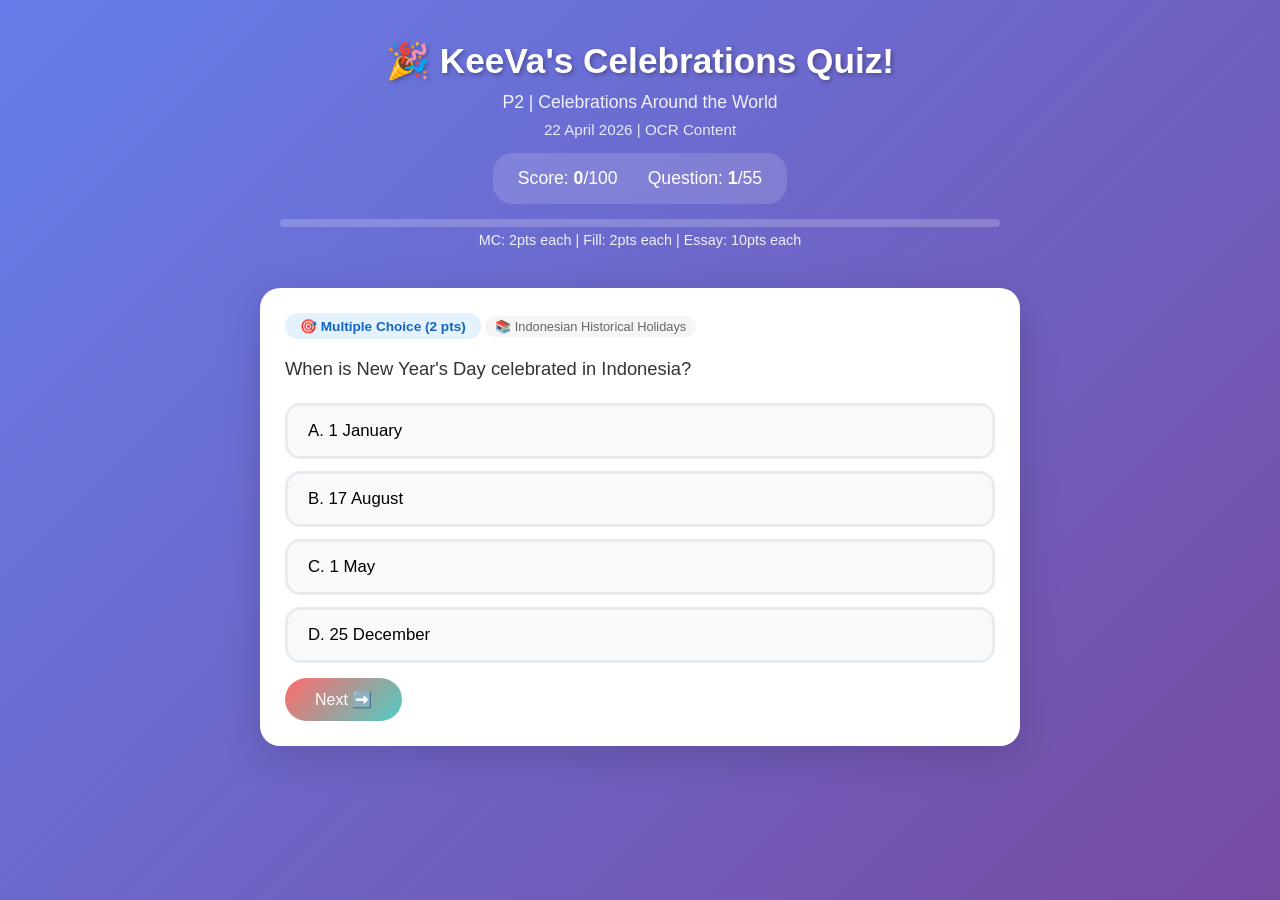
==== quiz.html @ d973eb1f "Rename index.html to quiz.html" ====
<!DOCTYPE html>
<html lang="en">
<head>
    <meta charset="UTF-8">
    <meta name="viewport" content="width=device-width, initial-scale=1.0">
    <title>KeeVa's Quiz - Celebrations & Holidays P2</title>
    <style>
        * { margin: 0; padding: 0; box-sizing: border-box; }
        body { font-family: -apple-system, BlinkMacSystemFont, 'Segoe UI', Roboto, sans-serif; background: linear-gradient(135deg, #667eea 0%, #764ba2 100%); min-height: 100vh; }
        .container { max-width: 800px; margin: 0 auto; padding: 20px; }
        header { text-align: center; color: white; padding: 20px; }
        header h1 { font-size: 2.2em; text-shadow: 2px 2px 4px rgba(0,0,0,0.3); margin-bottom: 10px; }
        header .subtitle { font-size: 1.1em; opacity: 0.9; }
        header .info { font-size: 0.95em; opacity: 0.85; margin-top: 8px; }
        .score-board { background: rgba(255,255,255,0.15); border-radius: 20px; padding: 15px 25px; margin-top: 15px; display: inline-flex; gap: 30px; font-size: 1.1em; backdrop-filter: blur(10px); }
        .card { background: white; border-radius: 20px; padding: 25px; margin: 20px 0; box-shadow: 0 10px 40px rgba(0,0,0,0.15); }
        .section-label { display: inline-block; padding: 5px 15px; border-radius: 20px; font-size: 0.85em; font-weight: 600; margin-bottom: 15px; }
        .section-mc { background: #e3f2fd; color: #1565c0; }
        .section-fill { background: #fff3e0; color: #e65100; }
        .section-essay { background: #f3e5f5; color: #7b1fa2; }
        .unit-label { display: inline-block; padding: 3px 10px; background: #f5f5f5; color: #666; border-radius: 10px; font-size: 0.8em; margin-bottom: 15px; }
        .question { font-size: 1.15em; color: #333; margin-bottom: 20px; line-height: 1.6; white-space: pre-line; }
        .options { display: flex; flex-direction: column; gap: 12px; }
        .option { background: #f8f9fa; border: 3px solid #e9ecef; border-radius: 15px; padding: 15px 20px; cursor: pointer; transition: all 0.3s; font-size: 1.05em; }
        .option:hover { background: #e3f2fd; border-color: #2196f3; transform: translateX(5px); }
        .option.correct { background: #c8e6c9; border-color: #4caf50; }
        .option.wrong { background: #ffcdd2; border-color: #f44336; animation: shake 0.5s; }
        .option.disabled { pointer-events: none; }
        @keyframes shake { 0%,100%{transform:translateX(0)} 25%{transform:translateX(-10px)} 75%{transform:translateX(10px)} }
        .fill-blank { display: flex; gap: 10px; flex-wrap: wrap; align-items: center; }
        .fill-blank input { flex: 1; min-width: 200px; padding: 15px; border: 3px solid #e9ecef; border-radius: 15px; font-size: 1.1em; }
        .fill-blank input:focus { outline: none; border-color: #ff9800; }
        .essay textarea { width: 100%; min-height: 120px; padding: 15px; border: 3px solid #e9ecef; border-radius: 15px; font-size: 1.1em; resize: vertical; font-family: inherit; }
        .btn { background: linear-gradient(135deg, #667eea, #764ba2); color: white; border: none; padding: 15px 40px; border-radius: 30px; font-size: 1.1em; cursor: pointer; margin-top: 20px; transition: transform 0.3s, box-shadow 0.3s; }
        .btn:hover { transform: scale(1.05); box-shadow: 0 5px 20px rgba(102,126,234,0.4); }
        .btn:disabled { opacity: 0.5; cursor: not-allowed; transform: none; }
        .hidden { display: none; }
        #results { text-align: center; color: white; padding: 40px 20px; }
        #results h2 { font-size: 2.5em; margin-bottom: 20px; }
        .final-score { font-size: 3em; font-weight: bold; margin: 20px 0; }
        .pass-status { font-size: 1.5em; padding: 10px 30px; border-radius: 30px; display: inline-block; margin: 20px 0; }
        .pass { background: #4caf50; }
        .fail { background: #f44336; }
        .review-item { background: white; border-radius: 15px; padding: 20px; margin: 15px 0; text-align: left; color: #333; }
        .review-item h4 { margin-bottom: 10px; color: #667eea; }
        .review-item.correct-review { border-left: 5px solid #4caf50; }
        .review-item.wrong-review { border-left: 5px solid #f44336; }
        .user-answer, .correct-answer { margin: 5px 0; padding: 8px 12px; border-radius: 8px; }
        .user-answer { background: #fff3e0; }
        .correct-answer { background: #e8f5e9; }
        .confetti { position: fixed; top: -10px; width: 10px; height: 10px; border-radius: 50%; animation: fall 3s linear forwards; pointer-events: none; z-index: 1000; }
        @keyframes fall { to { transform: translateY(100vh); opacity: 0; } }
        .progress-bar { background: rgba(255,255,255,0.2); border-radius: 10px; height: 8px; margin-top: 15px; overflow: hidden; }
        .progress-fill { background: white; height: 100%; border-radius: 10px; transition: width 0.3s; }
        .q-num { color: rgba(255,255,255,0.8); font-size: 0.95em; margin-top: 5px; }
        .next-btn { background: linear-gradient(135deg, #ff6b6b, #4ecdc4); color: white; border: none; padding: 12px 30px; border-radius: 25px; font-size: 1em; cursor: pointer; margin-top: 15px; }
        .submit-quiz-btn { background: linear-gradient(135deg, #4caf50, #2e7d32); color: white; border: none; padding: 18px 50px; border-radius: 30px; font-size: 1.2em; cursor: pointer; margin-top: 30px; }
        .points-info { font-size: 0.9em; opacity: 0.9; margin-top: 5px; }
    </style>
</head>
<body>
    <div class="container">
        <header>
            <h1>🎉 KeeVa's Celebrations Quiz!</h1>
            <p class="subtitle">P2 | Celebrations Around the World</p>
            <p class="info">22 April 2026 | OCR Content</p>
            <div class="score-board">
                <span>Score: <strong id="score">0</strong>/100</span>
                <span>Question: <strong id="q-num">1</strong>/55</span>
            </div>
            <div class="progress-bar"><div class="progress-fill" id="progress" style="width:0%"></div></div>
            <p class="points-info">MC: 2pts each | Fill: 2pts each | Essay: 10pts each</p>
        </header>
        <main id="quiz-container"></main>
        <div id="results" class="hidden"></div>
    </div>

    <script>
    let quizData = null;
    let state = {
        score: 0,
        currentQ: 0,
        answers: [],
        answered: new Set()
    };
    
    async function loadQuizData() {
        try {
            const response = await fetch('quiz_data.json');
            quizData = await response.json();
            renderQuestion();
        } catch (error) {
            console.error('Failed to load quiz data:', error);
            document.getElementById('quiz-container').innerHTML = '<p style="color:white;text-align:center;">Error loading quiz data. Please refresh.</p>';
        }
    }
    
    function getPointsForType(type) {
        if (type === 'mc') return 2;
        if (type === 'fill') return 2;
        if (type === 'essay') return 10;
        return 2;
    }
    
    function renderQuestion() {
        if (!quizData) return;
        const q = quizData.questions[state.currentQ];
        const container = document.getElementById('quiz-container');
        const total = quizData.questions.length;
        const progress = ((state.currentQ) / total) * 100;
        
        document.getElementById('q-num').textContent = state.currentQ + 1;
        document.getElementById('progress').style.width = progress + '%';
        
        let sectionClass = q.type === 'mc' ? 'section-mc' : q.type === 'fill' ? 'section-fill' : 'section-essay';
        let sectionLabel = q.type === 'mc' ? '🎯 Multiple Choice' : q.type === 'fill' ? '📝 Fill in the Blank' : '✍️ Essay';
        let points = getPointsForType(q.type);
        
        let html = `<div class="card">
            <span class="section-label ${sectionClass}">${sectionLabel} (${points} pts)</span>
            ${q.unit ? `<span class="unit-label">📚 ${q.unit}</span>` : ''}
            <div class="question">${q.q}</div>`;
        
        if (q.type === 'mc') {
            html += `<div class="options">`;
            const letters = ['A', 'B', 'C', 'D'];
            q.options.forEach((opt, i) => {
                html += `<div class="option" onclick="selectMC(this, ${i})">${letters[i]}. ${opt}</div>`;
            });
            html += `</div><button class="next-btn" id="nextBtn" onclick="nextQ()" disabled>Next ➡️</button>`;
        } else if (q.type === 'fill') {
            html += `<div class="fill-blank"><input type="text" id="fillInput" placeholder="Type your answer..." onkeypress="if(event.key==='Enter')checkFill()"></div>`;
            html += `<button class="next-btn" onclick="checkFill()">Check ✅</button>`;
        } else if (q.type === 'essay') {
            html += `<div class="essay"><textarea id="essayInput" placeholder="Write your answer here..."></textarea></div>`;
            html += `<button class="next-btn" onclick="nextQ()">Next ➡️</button>`;
        }
        
        html += `</div>`;
        container.innerHTML = html;
        
        // Show submit button on last question
        if (state.currentQ === total - 1) {
            const card = container.querySelector('.card');
            const submitBtn = document.createElement('button');
            submitBtn.className = 'submit-quiz-btn';
            submitBtn.textContent = '📊 Submit Quiz';
            submitBtn.onclick = showResults;
            card.appendChild(submitBtn);
        }
    }
    
    function selectMC(el, idx) {
        const q = quizData.questions[state.currentQ];
        document.querySelectorAll('.option').forEach(o => { o.classList.add('disabled'); o.onclick = null; });
        state.answers[state.currentQ] = idx;
        state.answered.add(state.currentQ);
        
        if (idx === q.answer) {
            el.classList.add('correct');
            state.score += 2;
            document.getElementById('score').textContent = state.score;
            createConfetti();
        } else {
            el.classList.add('wrong');
            document.querySelectorAll('.option')[q.answer].classList.add('correct');
        }
        document.getElementById('nextBtn').disabled = false;
    }
    
    function checkFill() {
        const input = document.getElementById('fillInput');
        const q = quizData.questions[state.currentQ];
        const userAns = input.value.trim().toLowerCase();
        const correct = q.answer.toLowerCase();
        
        state.answers[state.currentQ] = input.value;
        state.answered.add(state.currentQ);
        input.disabled = true;
        
        if (userAns === correct) {
            state.score += 2;
            document.getElementById('score').textContent = state.score;
            input.style.borderColor = '#4caf50';
            createConfetti();
        } else {
            input.style.borderColor = '#f44336';
        }
        
        const card = input.parentElement.parentElement;
        const correctDiv = document.createElement('div');
        correctDiv.style.cssText = 'margin-top:10px;padding:10px;background:#e8f5e9;border-radius:10px;color:#2e7d32';
        correctDiv.textContent = 'Correct answer: ' + q.answer;
        card.appendChild(correctDiv);
        
        setTimeout(nextQ, 2000);
    }
    
    function nextQ() {
        state.currentQ++;
        if (state.currentQ < quizData.questions.length) {
            renderQuestion();
        } else {
            showResults();
        }
    }
    
    function createConfetti() {
        const colors = ['#ff6b6b', '#4ecdc4', '#ffe66d', '#95e1d3', '#f38181', '#aa96da'];
        for (let i = 0; i < 30; i++) {
            setTimeout(() => {
                const confetti = document.createElement('div');
                confetti.className = 'confetti';
                confetti.style.left = Math.random() * 100 + 'vw';
                confetti.style.background = colors[Math.floor(Math.random() * colors.length)];
                confetti.style.animationDuration = (2 + Math.random() * 2) + 's';
                document.body.appendChild(confetti);
                setTimeout(() => confetti.remove(), 4000);
            }, i * 30);
        }
    }
    
    function showResults() {
        document.getElementById('quiz-container').innerHTML = '';
        const total = quizData.questions.length;
        const percentage = Math.round((state.score / 100) * 100);
        const passed = percentage >= quizData.passingScore;
        
        let html = `<div id="results"><h2>${passed ? '🎊 CONGRATULATIONS!' : '📚 Good Try!'}</h2>`;
        html += `<div class="final-score">${state.score}/100 (${percentage}%)</div>`;
        html += `<div class="pass-status ${passed ? 'pass' : 'fail'}">${passed ? '✅ PASSED! (≥70%)' : '❌ Not quite (≥70% to pass)'}</div>`;
        html += '<button class="btn" onclick="showReview()">📖 Review Answers</button>';
        html += '<button class="btn" style="margin-left:10px" onclick="restartQuiz()">🔄 Try Again</button>';
        
        html += '<div id="review-section" class="hidden" style="margin-top:40px;text-align:left">';
        html += '<h3 style="color:white;margin-bottom:20px">📝 Full Review</h3>';
        
        // MC Section
        const mcQuestions = quizData.questions.filter(q => q.type === 'mc');
        const fillQuestions = quizData.questions.filter(q => q.type === 'fill');
        const essayQuestions = quizData.questions.filter(q => q.type === 'essay');
        
        let mcIndex = 0;
        let fillIndex = 0;
        let essayIndex = 0;
        
        html += '<div style="background:white;border-radius:15px;padding:20px;margin:15px 0"><h4 style="color:#1565c0">🎯 Multiple Choice (30 questions, 2pts each)</h4>';
        quizData.questions.forEach((q, i) => {
            if (q.type !== 'mc') return;
            const isCorrect = state.answers[i] === q.answer;
            html += `<div class="review-item ${isCorrect ? 'correct-review' : 'wrong-review'}">
                <h4>${i + 1}. ${q.q.substring(0, 80)}${q.q.length > 80 ? '...' : ''}</h4>
                <div class="user-answer">Your answer: ${q.options[state.answers[i]] || 'Not answered'}</div>
                <div class="correct-answer">Correct: ${q.options[q.answer]}</div>
            </div>`;
            mcIndex++;
        });
        html += '</div>';
        
        html += '<div style="background:white;border-radius:15px;padding:20px;margin:15px 0"><h4 style="color:#e65100">📝 Fill in the Blank (20 questions, 2pts each)</h4>';
        quizData.questions.forEach((q, i) => {
            if (q.type !== 'fill') return;
            const userAns = state.answers[i] || 'Not answered';
            const isCorrect = (userAns.toString().toLowerCase().trim() === q.answer.toLowerCase().trim());
            html += `<div class="review-item ${isCorrect ? 'correct-review' : 'wrong-review'}">
                <h4>${i + 1}. ${q.q.substring(0, 80)}${q.q.length > 80 ? '...' : ''}</h4>
                <div class="user-answer">Your answer: ${userAns}</div>
                <div class="correct-answer">Correct: ${q.answer}</div>
            </div>`;
            fillIndex++;
        });
        html += '</div>';
        
        html += '<div style="background:white;border-radius:15px;padding:20px;margin:15px 0"><h4 style="color:#7b1fa2">✍️ Essay (5 questions, 10pts each)</h4>';
        quizData.questions.forEach((q, i) => {
            if (q.type !== 'essay') return;
            html += `<div class="review-item">
                <h4>${i + 1}. ${q.q.substring(0, 80)}${q.q.length > 80 ? '...' : ''}</h4>
                <div class="user-answer">Your answer:<br>${state.answers[i] || 'Not answered'}</div>
                <div class="correct-answer">Note: Essay answers are not auto-graded. Please review manually.</div>
            </div>`;
            essayIndex++;
        });
        html += '</div>';
        
        html += '</div></div>';
        
        document.getElementById('results').innerHTML = html;
        document.getElementById('results').classList.remove('hidden');
        
        if (passed) {
            setTimeout(() => createConfetti(), 500);
            setTimeout(() => createConfetti(), 1000);
        }
    }
    
    function showReview() {
        document.getElementById('review-section').classList.toggle('hidden');
    }
    
    function restartQuiz() {
        state = { score: 0, currentQ: 0, answers: [], answered: new Set() };
        document.getElementById('score').textContent = '0';
        document.getElementById('results').classList.add('hidden');
        document.getElementById('results').innerHTML = '';
        renderQuestion();
    }
    
    // Initialize quiz
    loadQuizData();
    </script>
</body>
</html>
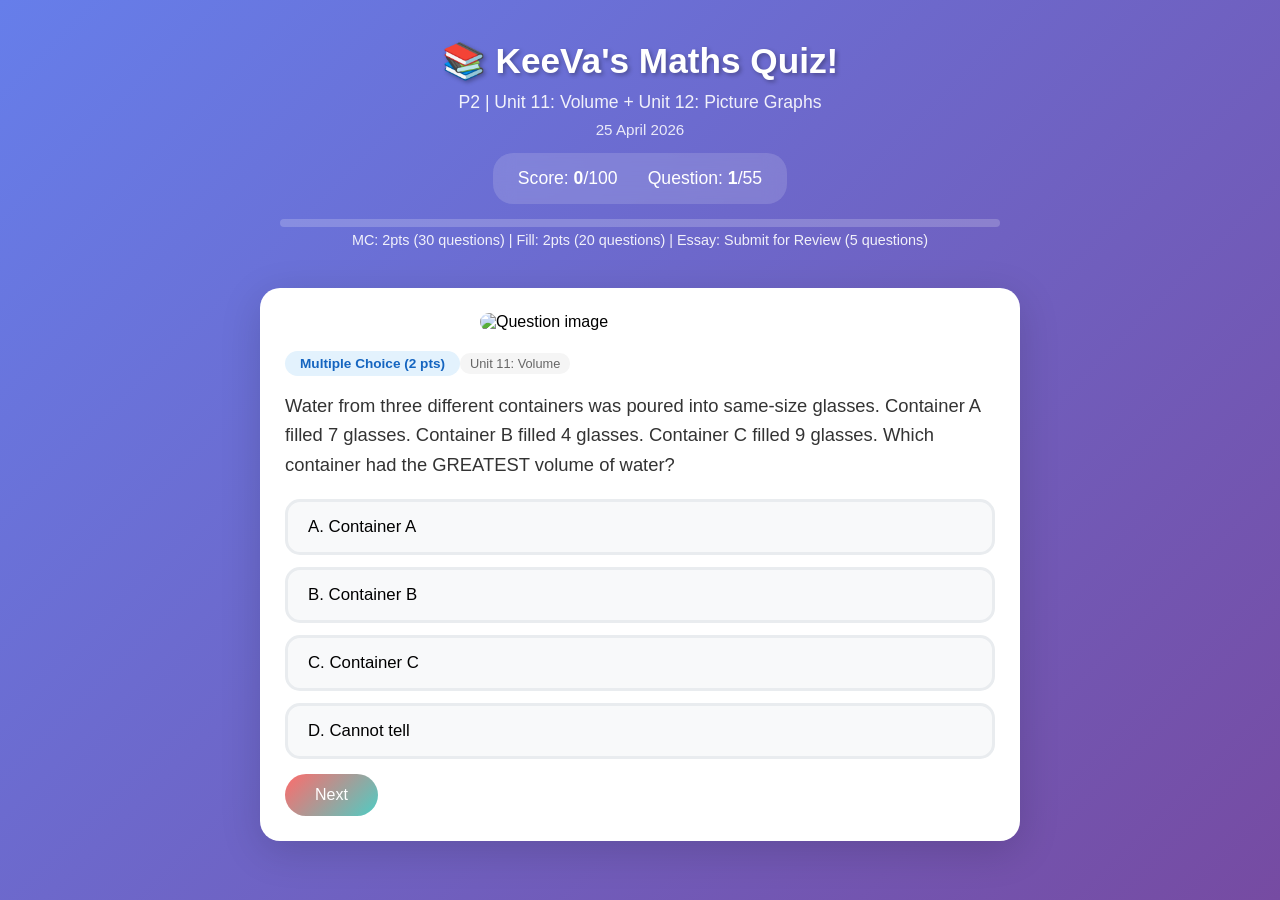
==== commit ea2611dd: "Update quiz: Volume + Picture Graphs, 25 April 2026" ====
--- a/quiz.html
+++ b/quiz.html
@@ -3,7 +3,7 @@
 <head>
     <meta charset="UTF-8">
     <meta name="viewport" content="width=device-width, initial-scale=1.0">
-    <title>KeeVa's Quiz - Celebrations & Holidays P2</title>
+    <title>KeeVa's Quiz - 25 April 2026</title>
     <style>
         * { margin: 0; padding: 0; box-sizing: border-box; }
         body { font-family: -apple-system, BlinkMacSystemFont, 'Segoe UI', Roboto, sans-serif; background: linear-gradient(135deg, #667eea 0%, #764ba2 100%); min-height: 100vh; }
@@ -13,13 +13,15 @@
         header .subtitle { font-size: 1.1em; opacity: 0.9; }
         header .info { font-size: 0.95em; opacity: 0.85; margin-top: 8px; }
         .score-board { background: rgba(255,255,255,0.15); border-radius: 20px; padding: 15px 25px; margin-top: 15px; display: inline-flex; gap: 30px; font-size: 1.1em; backdrop-filter: blur(10px); }
-        .card { background: white; border-radius: 20px; padding: 25px; margin: 20px 0; box-shadow: 0 10px 40px rgba(0,0,0,0.15); }
+        .card { background: white; border-radius: 20px; padding: 25px; margin: 20px 0; box-shadow: 0 10px 40px rgba(0,0,0,0.15); animation: slideIn 0.4s ease-out; }
+        @keyframes slideIn { from { opacity: 0; transform: translateX(30px); } to { opacity: 1; transform: translateX(0); } }
         .section-label { display: inline-block; padding: 5px 15px; border-radius: 20px; font-size: 0.85em; font-weight: 600; margin-bottom: 15px; }
         .section-mc { background: #e3f2fd; color: #1565c0; }
         .section-fill { background: #fff3e0; color: #e65100; }
         .section-essay { background: #f3e5f5; color: #7b1fa2; }
         .unit-label { display: inline-block; padding: 3px 10px; background: #f5f5f5; color: #666; border-radius: 10px; font-size: 0.8em; margin-bottom: 15px; }
-        .question { font-size: 1.15em; color: #333; margin-bottom: 20px; line-height: 1.6; white-space: pre-line; }
+        .question { font-size: 1.15em; color: #333; margin-bottom: 20px; line-height: 1.6; white-space: pre-wrap; }
+        .q-image { display: block; max-width: 320px; margin: 0 auto 20px auto; border-radius: 15px; }
         .options { display: flex; flex-direction: column; gap: 12px; }
         .option { background: #f8f9fa; border: 3px solid #e9ecef; border-radius: 15px; padding: 15px 20px; cursor: pointer; transition: all 0.3s; font-size: 1.05em; }
         .option:hover { background: #e3f2fd; border-color: #2196f3; transform: translateX(5px); }
@@ -27,8 +29,7 @@
         .option.wrong { background: #ffcdd2; border-color: #f44336; animation: shake 0.5s; }
         .option.disabled { pointer-events: none; }
         @keyframes shake { 0%,100%{transform:translateX(0)} 25%{transform:translateX(-10px)} 75%{transform:translateX(10px)} }
-        .fill-blank { display: flex; gap: 10px; flex-wrap: wrap; align-items: center; }
-        .fill-blank input { flex: 1; min-width: 200px; padding: 15px; border: 3px solid #e9ecef; border-radius: 15px; font-size: 1.1em; }
+        .fill-blank input { width: 100%; padding: 15px; border: 3px solid #e9ecef; border-radius: 15px; font-size: 1.1em; margin-bottom: 15px; }
         .fill-blank input:focus { outline: none; border-color: #ff9800; }
         .essay textarea { width: 100%; min-height: 120px; padding: 15px; border: 3px solid #e9ecef; border-radius: 15px; font-size: 1.1em; resize: vertical; font-family: inherit; }
         .btn { background: linear-gradient(135deg, #667eea, #764ba2); color: white; border: none; padding: 15px 40px; border-radius: 30px; font-size: 1.1em; cursor: pointer; margin-top: 20px; transition: transform 0.3s, box-shadow 0.3s; }
@@ -41,6 +42,7 @@
         .pass-status { font-size: 1.5em; padding: 10px 30px; border-radius: 30px; display: inline-block; margin: 20px 0; }
         .pass { background: #4caf50; }
         .fail { background: #f44336; }
+        .review-container { max-height: 60vh; overflow-y: auto; margin-top: 20px; padding: 10px; }
         .review-item { background: white; border-radius: 15px; padding: 20px; margin: 15px 0; text-align: left; color: #333; }
         .review-item h4 { margin-bottom: 10px; color: #667eea; }
         .review-item.correct-review { border-left: 5px solid #4caf50; }
@@ -56,27 +58,157 @@
         .next-btn { background: linear-gradient(135deg, #ff6b6b, #4ecdc4); color: white; border: none; padding: 12px 30px; border-radius: 25px; font-size: 1em; cursor: pointer; margin-top: 15px; }
         .submit-quiz-btn { background: linear-gradient(135deg, #4caf50, #2e7d32); color: white; border: none; padding: 18px 50px; border-radius: 30px; font-size: 1.2em; cursor: pointer; margin-top: 30px; }
         .points-info { font-size: 0.9em; opacity: 0.9; margin-top: 5px; }
+        .correct-feedback { margin-top: 10px; padding: 10px; background: #e8f5e9; border-radius: 10px; color: #2e7d32; }
+        .wrong-feedback { margin-top: 10px; padding: 10px; background: #ffebee; border-radius: 10px; color: #c62828; }
+        @media (max-width: 768px) {
+            .container { padding: 10px; }
+            header h1 { font-size: 1.6em; }
+            .card { padding: 15px; margin: 10px 0; }
+            .question { font-size: 1em; }
+            .score-board { flex-direction: column; gap: 10px; padding: 10px 15px; }
+        }
     </style>
 </head>
 <body>
     <div class="container">
         <header>
-            <h1>🎉 KeeVa's Celebrations Quiz!</h1>
-            <p class="subtitle">P2 | Celebrations Around the World</p>
-            <p class="info">22 April 2026 | OCR Content</p>
+            <h1>📚 KeeVa's Maths Quiz!</h1>
+            <p class="subtitle">P2 | Unit 11: Volume + Unit 12: Picture Graphs</p>
+            <p class="info">25 April 2026</p>
             <div class="score-board">
                 <span>Score: <strong id="score">0</strong>/100</span>
                 <span>Question: <strong id="q-num">1</strong>/55</span>
             </div>
             <div class="progress-bar"><div class="progress-fill" id="progress" style="width:0%"></div></div>
-            <p class="points-info">MC: 2pts each | Fill: 2pts each | Essay: 10pts each</p>
+            <p class="points-info">MC: 2pts (30 questions) | Fill: 2pts (20 questions) | Essay: Submit for Review (5 questions)</p>
         </header>
         <main id="quiz-container"></main>
         <div id="results" class="hidden"></div>
     </div>
 
     <script>
-    let quizData = null;
+    const quizData = {
+        title: "25 April 2026",
+        passingScore: 85,
+        questions: [
+            // ==================== MULTIPLE CHOICE (30 questions) ====================
+            // Q1 (MC, Volume, IMAGE)
+            { type: "mc", unit: "Unit 11: Volume", q: "Water from three different containers was poured into same-size glasses. Container A filled 7 glasses. Container B filled 4 glasses. Container C filled 9 glasses. Which container had the GREATEST volume of water?", options: ["Container A", "Container B", "Container C", "Cannot tell"], answer: 2, image: "https://storage.imagerouter.io/8e553e20-e148-4861-9169-656c435bd073.webp" },
+            // Q2 (MC)
+            { type: "mc", unit: "Unit 11: Volume", q: "What is volume measured in?", options: ["Grams", "Litres", "Metres", "Seconds"], answer: 1 },
+            // Q3 (MC)
+            { type: "mc", unit: "Unit 11: Volume", q: "Tank A has 5 units of water. Tank B has 3 units of water. Tank C has 8 units of water. Which tank has the SMALLEST volume?", options: ["Tank A", "Tank B", "Tank C", "Cannot tell"], answer: 1 },
+            // Q4 (MC)
+            { type: "mc", unit: "Unit 11: Volume", q: "Jar A contains 6 litres of water. Jar B contains 9 litres of water. Jar C contains 4 litres of water. Arrange the jars from GREATEST volume to SMALLEST volume.", options: ["A, B, C", "B, A, C", "C, B, A", "B, C, A"], answer: 1 },
+            // Q5 (MC)
+            { type: "mc", unit: "Unit 11: Volume", q: "Ben has a bottle with 4 litres of juice. Amy has a bottle with 6 litres of juice. How many more litres of juice does Amy have than Ben?", options: ["2L", "10L", "24L", "1L"], answer: 0 },
+            // Q6 (MC)
+            { type: "mc", unit: "Unit 11: Volume", q: "A petrol tank had 23 litres of petrol at first. Ms Aini pumped 26 litres of petrol into the tank. How much petrol was there in the tank altogether?", options: ["49L", "3L", "46L", "48L"], answer: 0 },
+            // Q7 (MC)
+            { type: "mc", unit: "Unit 11: Volume", q: "Kai drinks 3 litres of water every day. How many litres of water does he drink from Monday to Friday?", options: ["8L", "15L", "12L", "5L"], answer: 1 },
+            // Q8 (MC, IMAGE)
+            { type: "mc", unit: "Unit 11: Volume", q: "Look at the measuring jug shown. Each marking represents 1 litre. What volume of liquid is in the jug?", options: ["5L", "6L", "7L", "8L"], answer: 2, image: "https://storage.imagerouter.io/52558855-5aec-4516-bf49-b5ab3251dcc3.webp" },
+            // Q9 (MC)
+            { type: "mc", unit: "Unit 11: Volume", q: "Gary delivers 6 litres of milk to each of 4 families. How many litres of milk does Gary deliver in all?", options: ["24L", "10L", "2L", "67L"], answer: 0 },
+            // Q10 (MC)
+            { type: "mc", unit: "Unit 11: Volume", q: "Alex and Marie sold 80 litres of lemonade in total. Marie sold 34 litres of lemonade. How many litres of lemonade did Alex sell?", options: ["46L", "114L", "54L", "44L"], answer: 0 },
+            // Q11 (MC)
+            { type: "mc", unit: "Unit 11: Volume", q: "Bella sold a total of 24 litres of juice over 3 days. She sold an equal amount each day. How many litres of juice did Bella sell each day?", options: ["6L", "8L", "7L", "12L"], answer: 1 },
+            // Q12 (MC)
+            { type: "mc", unit: "Unit 11: Volume", q: "Tank A contains 247 litres of water. Tank B contains 192 litres of water less than Tank A. How many litres does Tank B contain?", options: ["55L", "145L", "65L", "53L"], answer: 0 },
+            // Q13 (MC)
+            { type: "mc", unit: "Unit 11: Volume", q: "Container A has 8 units of water. Container B has 6 units of water. Container C has 11 units of water. Which is TRUE?", options: ["A > B", "B > C", "C > A", "A > C"], answer: 2 },
+            // Q14 (MC)
+            { type: "mc", unit: "Unit 12: Picture Graphs", q: "The picture graph shows time spent on activities. Each circle = 10 minutes. Swimming = 3 circles, Reading = 3 circles, Painting = 2.5 circles, Cycling = 4 circles, Homework = 5 circles. Which activity took the MOST time?", options: ["Swimming", "Reading", "Cycling", "Homework"], answer: 3 },
+            // Q15 (MC)
+            { type: "mc", unit: "Unit 12: Picture Graphs", q: "Kai makes a tally chart for insects: Butterfly = 8 tally marks, Grasshopper = 12 tally marks, Caterpillar = 16 tally marks. Each diamond in the picture graph = 4 insects. How many diamonds should be drawn for Butterflies?", options: ["4", "2", "8", "32"], answer: 1 },
+            // Q16 (MC, IMAGE)
+            { type: "mc", unit: "Unit 12: Picture Graphs", q: "The picture graph shows the number of fishballs five children ate in a month. Each circle stands for 3 fishballs. Who ate the GREATEST number of fishballs?\n\nAisha: 5 circles | Ben: 3 circles | Chris: 6 circles | Dinesh: 4 circles | Ella: 2 circles", options: ["Aisha", "Ben", "Chris", "Dinesh"], answer: 2, image: "https://storage.imagerouter.io/db9c84bf-c7c2-4605-8bf4-c972e4ca5e0a.webp" },
+            // Q17 (MC)
+            { type: "mc", unit: "Unit 12: Picture Graphs", q: "The picture graph shows the number of fruits Min bought. Each triangle = 2 fruits. Apples = 6 triangles, Mangoes = 7.5 triangles, Pears = 4 triangles, Oranges = 3 triangles. Which fruit did Min buy the MOST of?", options: ["Apples", "Mangoes", "Pears", "Oranges"], answer: 1 },
+            // Q18 (MC)
+            { type: "mc", unit: "Unit 12: Picture Graphs", q: "The picture graph shows the number of cans four children collected. Each star = 4 cans. Paul = 9 stars, Raj = 7 stars, Sue = 10 stars, Lin = 6 stars. Who collected the MOST cans?", options: ["Paul", "Raj", "Sue", "Lin"], answer: 2 },
+            // Q19 (MC)
+            { type: "mc", unit: "Unit 12: Picture Graphs", q: "The picture graph shows the number of tokens four children have. Each circle = 10 tokens. Dan = 3 circles, Carl = 2 circles, Aida = 4 circles, Belle = 5 circles. How many MORE tokens does Belle have than Aida?", options: ["10 tokens", "50 tokens", "5 tokens", "1 token"], answer: 0 },
+            // Q20 (MC)
+            { type: "mc", unit: "Unit 12: Picture Graphs", q: "A tally chart shows: Swimming = 12 tally marks, Cycling = 8 tally marks, Running = 16 tally marks. Each star in the picture graph = 4 children. How many stars should be drawn for Swimming?", options: ["12", "3", "4", "8"], answer: 1 },
+            // Q21 (MC)
+            { type: "mc", unit: "Unit 12: Picture Graphs", q: "The picture graph shows pupils' bed times. Each circle = 4 pupils. 8:00 pm = 2 circles, 8:30 pm = 3 circles, 9:00 pm = 4 circles, 9:30 pm = 6 circles. How many pupils go to bed at 9:30 pm?", options: ["6 pupils", "24 pupils", "4 pupils", "2 pupils"], answer: 1 },
+            // Q22 (MC)
+            { type: "mc", unit: "Unit 11: Volume", q: "A chef bought 40 litres of cooking oil. He used 32 litres. How much cooking oil does he have left?", options: ["8L", "12L", "6L", "72L"], answer: 0 },
+            // Q23 (MC)
+            { type: "mc", unit: "Unit 11: Volume", q: "Farah collected 36 litres of rainwater and poured it equally into 4 pails. How many litres were in each pail?", options: ["6L", "9L", "8L", "4L"], answer: 1 },
+            // Q24 (MC)
+            { type: "mc", unit: "Unit 11: Volume", q: "Greg buys 8 bottles of oil. Each bottle contains 2 litres. How many litres of oil does Greg buy in all?", options: ["10L", "16L", "8L", "14L"], answer: 1 },
+            // Q25 (MC)
+            { type: "mc", unit: "Unit 11: Volume", q: "Zara had 154 litres of water. Lill had 108 litres of water. How many litres of water did they have in TOTAL?", options: ["252L", "262L", "242L", "246L"], answer: 1 },
+            // Q26 (MC)
+            { type: "mc", unit: "Unit 11: Volume", q: "Container A has 95 litres. Container B has 53 litres more than Container A. How many litres does Container B have?", options: ["142L", "148L", "138L", "152L"], answer: 1 },
+            // Q27 (MC)
+            { type: "mc", unit: "Unit 11: Volume", q: "A painter buys 35 litres of paint in total. Each tin holds 5 litres. How many tins of paint does the painter buy?", options: ["5 tins", "7 tins", "6 tins", "8 tins"], answer: 1 },
+            // Q28 (MC)
+            { type: "mc", unit: "Unit 11: Volume", q: "Mr Tan has 112 litres of paint. Mr Adil has 59 litres less than Mr Tan. How many litres does Mr Adil have?", options: ["53L", "63L", "43L", "57L"], answer: 0 },
+            // Q29 (MC)
+            { type: "mc", unit: "Unit 11: Volume", q: "Container P has 12 litres. Container Q has 7 litres. How many more litres does Container P have than Container Q?", options: ["5L", "19L", "7L", "17L"], answer: 0 },
+            // Q30 (MC)
+            { type: "mc", unit: "Unit 11: Volume", q: "Arrange these volumes from GREATEST to LEAST: 4L, 9L, 1L, 7L.", options: ["9L, 7L, 4L, 1L", "1L, 4L, 7L, 9L", "7L, 9L, 1L, 4L", "4L, 1L, 7L, 9L"], answer: 0 },
+
+            // ==================== FILL IN THE BLANK (20 questions) ====================
+            // Q31 (Fill)
+            { type: "fill", unit: "Unit 11: Volume", q: "Container X has 7 glasses of water. Container Y has 3 glasses of water. Container X has _______ more glasses of water than Container Y.", answer: "4" },
+            // Q32 (Fill)
+            { type: "fill", unit: "Unit 11: Volume", q: "Tank P has 8 units of water. Tank Q has 5 units of water. Tank P has _______ more units of water than Tank Q.", answer: "3" },
+            // Q33 (Fill)
+            { type: "fill", unit: "Unit 11: Volume", q: "Arrange these volumes from GREATEST to LEAST: 9L, 3L, 7L. Write the answer as: ___, ___, ___", answer: "9L, 7L, 3L" },
+            // Q34 (Fill)
+            { type: "fill", unit: "Unit 12: Picture Graphs", q: "In the time graph, Swimming = 3 circles. Each circle = 10 minutes. Sam spent _______ minutes swimming.", answer: "30" },
+            // Q35 (Fill)
+            { type: "fill", unit: "Unit 12: Picture Graphs", q: "In the same time graph, Cycling = 4 circles. Each circle = 10 minutes. Sam spent _______ minutes cycling.", answer: "40" },
+            // Q36 (Fill)
+            { type: "fill", unit: "Unit 12: Picture Graphs", q: "In the same time graph, Painting is shown as 2 full circles and 1 half circle. Each circle = 10 minutes. Sam spent _______ minutes painting.", answer: "25" },
+            // Q37 (Fill)
+            { type: "fill", unit: "Unit 12: Picture Graphs", q: "Reading = 3 circles and Cycling = 4 circles. Each circle = 10 minutes. Sam spent _______ more minutes cycling than reading.", answer: "10" },
+            // Q38 (Fill)
+            { type: "fill", unit: "Unit 12: Picture Graphs", q: "Swimming = 3 circles and Cycling = 4 circles. Each circle = 10 minutes. Sam spent a total of _______ minutes on swimming and cycling.", answer: "70" },
+            // Q39 (Fill)
+            { type: "fill", unit: "Unit 12: Picture Graphs", q: "Reading = 3 circles and Homework = 5 circles. Each circle = 10 minutes. Sam spent a total of _______ minutes on reading and homework.", answer: "80" },
+            // Q40 (Fill)
+            { type: "fill", unit: "Unit 12: Picture Graphs", q: "In the insect survey, Grasshopper = 12 tally marks. Each diamond = 4 insects. _______ diamonds should be drawn for Grasshoppers.", answer: "3" },
+            // Q41 (Fill)
+            { type: "fill", unit: "Unit 12: Picture Graphs", q: "In the same insect survey, Caterpillar = 16 tally marks. Each diamond = 4 insects. _______ diamonds should be drawn for Caterpillars.", answer: "4" },
+            // Q42 (Fill)
+            { type: "fill", unit: "Unit 12: Picture Graphs", q: "In the cans graph, Lin has 6 stars. Each star = 4 cans. Lin collected _______ cans.", answer: "24" },
+            // Q43 (Fill)
+            { type: "fill", unit: "Unit 12: Picture Graphs", q: "In the same cans graph, Raj has 7 stars. Each star = 4 cans. Raj collected _______ cans.", answer: "28" },
+            // Q44 (Fill)
+            { type: "fill", unit: "Unit 12: Picture Graphs", q: "Sue has 10 stars and Raj has 7 stars. Each star = 4 cans. Sue collected _______ more cans than Raj.", answer: "12" },
+            // Q45 (Fill)
+            { type: "fill", unit: "Unit 12: Picture Graphs", q: "Paul collected 9 stars. Each star = 4 cans. Paul collected _______ cans.", answer: "36" },
+            // Q46 (Fill)
+            { type: "fill", unit: "Unit 12: Picture Graphs", q: "Dan has 3 circles. Each circle = 10 tokens. Dan has _______ tokens.", answer: "30" },
+            // Q47 (Fill)
+            { type: "fill", unit: "Unit 12: Picture Graphs", q: "Carl has 2 circles. Each circle = 10 tokens. Carl has _______ tokens.", answer: "20" },
+            // Q48 (Fill)
+            { type: "fill", unit: "Unit 12: Picture Graphs", q: "In the bedtimes graph, 9:30 pm = 6 circles. Each circle = 4 pupils. _______ pupils go to bed at 9:30 pm.", answer: "24" },
+            // Q49 (Fill)
+            { type: "fill", unit: "Unit 12: Picture Graphs", q: "In the bedtimes graph, 8:30 pm = 3 circles and 9:00 pm = 4 circles. Each circle = 4 pupils. _______ more pupils go to bed at 9:00 pm than at 8:30 pm.", answer: "4" },
+            // Q50 (Fill)
+            { type: "fill", unit: "Unit 12: Picture Graphs", q: "Arrange these picture graph counts from GREATEST to LEAST: swimming 12 tally (star=4), cycling 8 tally (star=4), running 16 tally (star=4). In symbols: Swimming = 3 stars, Cycling = 2 stars, Running = 4 stars. Write: ___, ___, ___", answer: "4 stars (Running), 3 stars (Swimming), 2 stars (Cycling)" },
+
+            // ==================== ESSAY (5 questions) ====================
+            // Q51 (Essay)
+            { type: "essay", unit: "Unit 11: Volume", q: "Volume Word Problem.\nA petrol tank had 23 litres of petrol. Ms Aini pumped 26 litres more into the tank. Then, Ben used 15 litres from the tank. How much petrol is left in the tank?\nShow your working.", answer: "23 + 26 = 49 litres\n49 - 15 = 34 litres\nAnswer: 34 litres" },
+            // Q52 (Essay)
+            { type: "essay", unit: "Unit 12: Picture Graphs", q: "Picture Graph Analysis.\nThe picture graph shows the number of books read by four children in a month. Each circle = 5 books.\nAmy = 4 circles, Ben = 6 circles, Chloe = 3 circles, Dan = 8 circles.\nAnswer these questions:\n(a) How many books did Ben read?\n(b) Who read the most books?\n(c) How many more books did Dan read than Amy?\n(d) How many books did they read in total?", answer: "(a) 6 x 5 = 30 books\n(b) Dan (8 x 5 = 40 books)\n(c) Dan: 40, Amy: 20, difference = 20 more books\n(d) Amy: 20 + Ben: 30 + Chloe: 15 + Dan: 40 = 105 books total" },
+            // Q53 (Essay)
+            { type: "essay", unit: "Unit 11: Volume", q: "Volume Comparison.\nContainer A has 47 litres of water. Container B has 29 litres of water. Container C has 58 litres of water.\n(a) Which container has the most water?\n(b) Which container has the least water?\n(c) What is the difference between the most and the least?", answer: "(a) Container C has the most (58 litres)\n(b) Container B has the least (29 litres)\n(c) 58 - 29 = 29 litres difference" },
+            // Q54 (Essay)
+            { type: "essay", unit: "Unit 12: Picture Graphs", q: "Picture Graph Interpretation.\nA picture graph shows the number of pets owned by students:\nEach circle = 2 pets\nAmy = 5 circles, Ben = 7 circles, Chris = 3 circles, Daisy = 6 circles\nAnswer:\n(a) How many pets does Ben have?\n(b) How many more pets does Daisy have than Amy?\n(c) How many pets do they have in total?", answer: "(a) Ben: 7 x 2 = 14 pets\n(b) Daisy: 12, Amy: 10, difference = 2 more pets\n(c) Amy: 10 + Ben: 14 + Chris: 6 + Daisy: 12 = 42 pets total" },
+            // Q55 (Essay)
+            { type: "essay", unit: "Unit 11: Volume", q: "Multi-Step Volume Problem.\nA water tank contains 85 litres of water. Fam uses 23 litres. Then, another 38 litres is poured into the tank.\n(a) How much water is in the tank now?\n(b) If Fam uses another 17 litres, how much water is left?\nShow your working for each step.", answer: "(a) 85 - 23 = 62 litres\n62 + 38 = 100 litres\n(b) 100 - 17 = 83 litres\nFinal answer: 83 litres" }
+        ]
+    };
+
     let state = {
         score: 0,
         currentQ: 0,
@@ -84,26 +216,14 @@
         answered: new Set()
     };
     
-    async function loadQuizData() {
-        try {
-            const response = await fetch('quiz_data.json');
-            quizData = await response.json();
-            renderQuestion();
-        } catch (error) {
-            console.error('Failed to load quiz data:', error);
-            document.getElementById('quiz-container').innerHTML = '<p style="color:white;text-align:center;">Error loading quiz data. Please refresh.</p>';
-        }
-    }
-    
     function getPointsForType(type) {
         if (type === 'mc') return 2;
         if (type === 'fill') return 2;
-        if (type === 'essay') return 10;
+        if (type === 'essay') return 0;
         return 2;
     }
     
     function renderQuestion() {
-        if (!quizData) return;
         const q = quizData.questions[state.currentQ];
         const container = document.getElementById('quiz-container');
         const total = quizData.questions.length;
@@ -113,13 +233,16 @@
         document.getElementById('progress').style.width = progress + '%';
         
         let sectionClass = q.type === 'mc' ? 'section-mc' : q.type === 'fill' ? 'section-fill' : 'section-essay';
-        let sectionLabel = q.type === 'mc' ? '🎯 Multiple Choice' : q.type === 'fill' ? '📝 Fill in the Blank' : '✍️ Essay';
+        let sectionLabel = q.type === 'mc' ? 'Multiple Choice' : q.type === 'fill' ? 'Fill in the Blank' : 'Essay';
         let points = getPointsForType(q.type);
         
-        let html = `<div class="card">
-            <span class="section-label ${sectionClass}">${sectionLabel} (${points} pts)</span>
-            ${q.unit ? `<span class="unit-label">📚 ${q.unit}</span>` : ''}
-            <div class="question">${q.q}</div>`;
+        let html = `<div class="card">`;
+        if (q.image) {
+            html += `<img src="${q.image}" alt="Question image" class="q-image">`;
+        }
+        html += `<span class="section-label ${sectionClass}">${sectionLabel} (${points} pts)</span>`;
+        if (q.unit) html += `<span class="unit-label">${q.unit}</span>`;
+        html += `<div class="question">${q.q}</div>`;
         
         if (q.type === 'mc') {
             html += `<div class="options">`;
@@ -127,24 +250,23 @@
             q.options.forEach((opt, i) => {
                 html += `<div class="option" onclick="selectMC(this, ${i})">${letters[i]}. ${opt}</div>`;
             });
-            html += `</div><button class="next-btn" id="nextBtn" onclick="nextQ()" disabled>Next ➡️</button>`;
+            html += `</div><button class="next-btn" id="nextBtn" onclick="nextQ()" disabled>Next</button>`;
         } else if (q.type === 'fill') {
             html += `<div class="fill-blank"><input type="text" id="fillInput" placeholder="Type your answer..." onkeypress="if(event.key==='Enter')checkFill()"></div>`;
-            html += `<button class="next-btn" onclick="checkFill()">Check ✅</button>`;
+            html += `<button class="next-btn" onclick="checkFill()">Check</button>`;
         } else if (q.type === 'essay') {
             html += `<div class="essay"><textarea id="essayInput" placeholder="Write your answer here..."></textarea></div>`;
-            html += `<button class="next-btn" onclick="nextQ()">Next ➡️</button>`;
+            html += `<button class="next-btn" onclick="nextQ()">Next</button>`;
         }
         
         html += `</div>`;
         container.innerHTML = html;
         
-        // Show submit button on last question
         if (state.currentQ === total - 1) {
             const card = container.querySelector('.card');
             const submitBtn = document.createElement('button');
             submitBtn.className = 'submit-quiz-btn';
-            submitBtn.textContent = '📊 Submit Quiz';
+            submitBtn.textContent = 'Submit Quiz';
             submitBtn.onclick = showResults;
             card.appendChild(submitBtn);
         }
@@ -178,25 +300,36 @@
         state.answered.add(state.currentQ);
         input.disabled = true;
         
+        const card = input.parentElement.parentElement;
+        
         if (userAns === correct) {
             state.score += 2;
             document.getElementById('score').textContent = state.score;
             input.style.borderColor = '#4caf50';
             createConfetti();
+            const feedback = document.createElement('div');
+            feedback.className = 'correct-feedback';
+            feedback.textContent = 'Correct! Well done!';
+            card.appendChild(feedback);
         } else {
             input.style.borderColor = '#f44336';
-        }
-        
-        const card = input.parentElement.parentElement;
-        const correctDiv = document.createElement('div');
-        correctDiv.style.cssText = 'margin-top:10px;padding:10px;background:#e8f5e9;border-radius:10px;color:#2e7d32';
-        correctDiv.textContent = 'Correct answer: ' + q.answer;
-        card.appendChild(correctDiv);
+            const feedback = document.createElement('div');
+            feedback.className = 'wrong-feedback';
+            feedback.textContent = 'Incorrect. The correct answer is: ' + q.answer;
+            card.appendChild(feedback);
+        }
         
         setTimeout(nextQ, 2000);
     }
     
     function nextQ() {
+        if (quizData.questions[state.currentQ].type === 'essay') {
+            const essayInput = document.getElementById('essayInput');
+            if (essayInput) {
+                state.answers[state.currentQ] = essayInput.value;
+            }
+        }
+        
         state.currentQ++;
         if (state.currentQ < quizData.questions.length) {
             renderQuestion();
@@ -226,64 +359,58 @@
         const percentage = Math.round((state.score / 100) * 100);
         const passed = percentage >= quizData.passingScore;
         
-        let html = `<div id="results"><h2>${passed ? '🎊 CONGRATULATIONS!' : '📚 Good Try!'}</h2>`;
+        let html = `<div id="results"><h2>${passed ? 'CONGRATULATIONS!' : 'Good Try!'}</h2>`;
         html += `<div class="final-score">${state.score}/100 (${percentage}%)</div>`;
-        html += `<div class="pass-status ${passed ? 'pass' : 'fail'}">${passed ? '✅ PASSED! (≥70%)' : '❌ Not quite (≥70% to pass)'}</div>`;
-        html += '<button class="btn" onclick="showReview()">📖 Review Answers</button>';
-        html += '<button class="btn" style="margin-left:10px" onclick="restartQuiz()">🔄 Try Again</button>';
+        html += `<div class="pass-status ${passed ? 'pass' : 'fail'}">${passed ? 'PASSED! (85% to pass)' : 'Not quite (85% to pass)'}</div>`;
+        html += '<button class="btn" onclick="showReview()">Review Answers</button>';
+        html += '<button class="btn" style="margin-left:10px" onclick="restartQuiz()">Try Again</button>';
         
         html += '<div id="review-section" class="hidden" style="margin-top:40px;text-align:left">';
-        html += '<h3 style="color:white;margin-bottom:20px">📝 Full Review</h3>';
-        
-        // MC Section
-        const mcQuestions = quizData.questions.filter(q => q.type === 'mc');
-        const fillQuestions = quizData.questions.filter(q => q.type === 'fill');
-        const essayQuestions = quizData.questions.filter(q => q.type === 'essay');
-        
-        let mcIndex = 0;
-        let fillIndex = 0;
-        let essayIndex = 0;
-        
-        html += '<div style="background:white;border-radius:15px;padding:20px;margin:15px 0"><h4 style="color:#1565c0">🎯 Multiple Choice (30 questions, 2pts each)</h4>';
+        html += '<div class="review-container"><h3 style="color:white;margin-bottom:20px">Full Review</h3>';
+        
+        html += '<div style="background:white;border-radius:15px;padding:20px;margin:15px 0"><h4 style="color:#1565c0">Multiple Choice (30 questions, 2pts each = 60pts)</h4>';
+        let mcNum = 0;
         quizData.questions.forEach((q, i) => {
             if (q.type !== 'mc') return;
+            mcNum++;
             const isCorrect = state.answers[i] === q.answer;
             html += `<div class="review-item ${isCorrect ? 'correct-review' : 'wrong-review'}">
-                <h4>${i + 1}. ${q.q.substring(0, 80)}${q.q.length > 80 ? '...' : ''}</h4>
+                <h4>Q${mcNum}. ${q.q.substring(0, 100)}${q.q.length > 100 ? '...' : ''}</h4>
                 <div class="user-answer">Your answer: ${q.options[state.answers[i]] || 'Not answered'}</div>
                 <div class="correct-answer">Correct: ${q.options[q.answer]}</div>
             </div>`;
-            mcIndex++;
         });
         html += '</div>';
         
-        html += '<div style="background:white;border-radius:15px;padding:20px;margin:15px 0"><h4 style="color:#e65100">📝 Fill in the Blank (20 questions, 2pts each)</h4>';
+        html += '<div style="background:white;border-radius:15px;padding:20px;margin:15px 0"><h4 style="color:#e65100">Fill in the Blank (20 questions, 2pts each = 40pts)</h4>';
+        let fillNum = 0;
         quizData.questions.forEach((q, i) => {
             if (q.type !== 'fill') return;
+            fillNum++;
             const userAns = state.answers[i] || 'Not answered';
             const isCorrect = (userAns.toString().toLowerCase().trim() === q.answer.toLowerCase().trim());
             html += `<div class="review-item ${isCorrect ? 'correct-review' : 'wrong-review'}">
-                <h4>${i + 1}. ${q.q.substring(0, 80)}${q.q.length > 80 ? '...' : ''}</h4>
+                <h4>Q${fillNum}. ${q.q.substring(0, 100)}${q.q.length > 100 ? '...' : ''}</h4>
                 <div class="user-answer">Your answer: ${userAns}</div>
                 <div class="correct-answer">Correct: ${q.answer}</div>
             </div>`;
-            fillIndex++;
         });
         html += '</div>';
         
-        html += '<div style="background:white;border-radius:15px;padding:20px;margin:15px 0"><h4 style="color:#7b1fa2">✍️ Essay (5 questions, 10pts each)</h4>';
+        html += '<div style="background:white;border-radius:15px;padding:20px;margin:15px 0"><h4 style="color:#7b1fa2">Essay (5 questions - Submit for Review)</h4>';
+        let essayNum = 0;
         quizData.questions.forEach((q, i) => {
             if (q.type !== 'essay') return;
+            essayNum++;
             html += `<div class="review-item">
-                <h4>${i + 1}. ${q.q.substring(0, 80)}${q.q.length > 80 ? '...' : ''}</h4>
+                <h4>Essay ${essayNum}. ${q.q.substring(0, 100)}${q.q.length > 100 ? '...' : ''}</h4>
                 <div class="user-answer">Your answer:<br>${state.answers[i] || 'Not answered'}</div>
-                <div class="correct-answer">Note: Essay answers are not auto-graded. Please review manually.</div>
+                <div class="correct-answer">Model Answer: ${q.answer}</div>
             </div>`;
-            essayIndex++;
         });
         html += '</div>';
         
-        html += '</div></div>';
+        html += '</div></div></div>';
         
         document.getElementById('results').innerHTML = html;
         document.getElementById('results').classList.remove('hidden');
@@ -306,8 +433,7 @@
         renderQuestion();
     }
     
-    // Initialize quiz
-    loadQuizData();
+    renderQuestion();
     </script>
 </body>
 </html>
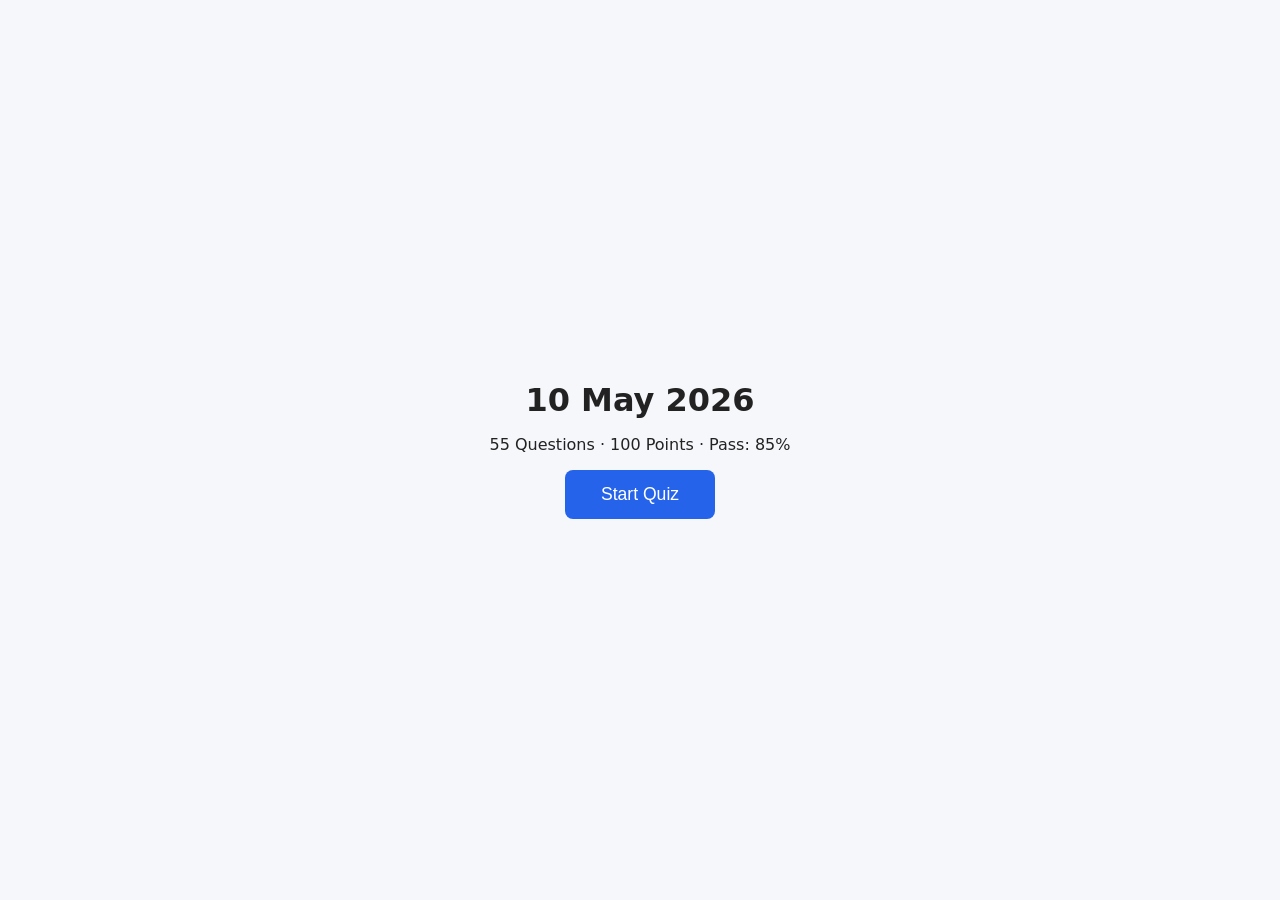
==== commit ac39d5df: "Add quiz.html + _redirects for clean URL routing" ====
--- a/quiz.html
+++ b/quiz.html
@@ -1,439 +1,39 @@
 <!DOCTYPE html>
 <html lang="en">
 <head>
-    <meta charset="UTF-8">
-    <meta name="viewport" content="width=device-width, initial-scale=1.0">
-    <title>KeeVa's Quiz - 25 April 2026</title>
-    <style>
-        * { margin: 0; padding: 0; box-sizing: border-box; }
-        body { font-family: -apple-system, BlinkMacSystemFont, 'Segoe UI', Roboto, sans-serif; background: linear-gradient(135deg, #667eea 0%, #764ba2 100%); min-height: 100vh; }
-        .container { max-width: 800px; margin: 0 auto; padding: 20px; }
-        header { text-align: center; color: white; padding: 20px; }
-        header h1 { font-size: 2.2em; text-shadow: 2px 2px 4px rgba(0,0,0,0.3); margin-bottom: 10px; }
-        header .subtitle { font-size: 1.1em; opacity: 0.9; }
-        header .info { font-size: 0.95em; opacity: 0.85; margin-top: 8px; }
-        .score-board { background: rgba(255,255,255,0.15); border-radius: 20px; padding: 15px 25px; margin-top: 15px; display: inline-flex; gap: 30px; font-size: 1.1em; backdrop-filter: blur(10px); }
-        .card { background: white; border-radius: 20px; padding: 25px; margin: 20px 0; box-shadow: 0 10px 40px rgba(0,0,0,0.15); animation: slideIn 0.4s ease-out; }
-        @keyframes slideIn { from { opacity: 0; transform: translateX(30px); } to { opacity: 1; transform: translateX(0); } }
-        .section-label { display: inline-block; padding: 5px 15px; border-radius: 20px; font-size: 0.85em; font-weight: 600; margin-bottom: 15px; }
-        .section-mc { background: #e3f2fd; color: #1565c0; }
-        .section-fill { background: #fff3e0; color: #e65100; }
-        .section-essay { background: #f3e5f5; color: #7b1fa2; }
-        .unit-label { display: inline-block; padding: 3px 10px; background: #f5f5f5; color: #666; border-radius: 10px; font-size: 0.8em; margin-bottom: 15px; }
-        .question { font-size: 1.15em; color: #333; margin-bottom: 20px; line-height: 1.6; white-space: pre-wrap; }
-        .q-image { display: block; max-width: 320px; margin: 0 auto 20px auto; border-radius: 15px; }
-        .options { display: flex; flex-direction: column; gap: 12px; }
-        .option { background: #f8f9fa; border: 3px solid #e9ecef; border-radius: 15px; padding: 15px 20px; cursor: pointer; transition: all 0.3s; font-size: 1.05em; }
-        .option:hover { background: #e3f2fd; border-color: #2196f3; transform: translateX(5px); }
-        .option.correct { background: #c8e6c9; border-color: #4caf50; }
-        .option.wrong { background: #ffcdd2; border-color: #f44336; animation: shake 0.5s; }
-        .option.disabled { pointer-events: none; }
-        @keyframes shake { 0%,100%{transform:translateX(0)} 25%{transform:translateX(-10px)} 75%{transform:translateX(10px)} }
-        .fill-blank input { width: 100%; padding: 15px; border: 3px solid #e9ecef; border-radius: 15px; font-size: 1.1em; margin-bottom: 15px; }
-        .fill-blank input:focus { outline: none; border-color: #ff9800; }
-        .essay textarea { width: 100%; min-height: 120px; padding: 15px; border: 3px solid #e9ecef; border-radius: 15px; font-size: 1.1em; resize: vertical; font-family: inherit; }
-        .btn { background: linear-gradient(135deg, #667eea, #764ba2); color: white; border: none; padding: 15px 40px; border-radius: 30px; font-size: 1.1em; cursor: pointer; margin-top: 20px; transition: transform 0.3s, box-shadow 0.3s; }
-        .btn:hover { transform: scale(1.05); box-shadow: 0 5px 20px rgba(102,126,234,0.4); }
-        .btn:disabled { opacity: 0.5; cursor: not-allowed; transform: none; }
-        .hidden { display: none; }
-        #results { text-align: center; color: white; padding: 40px 20px; }
-        #results h2 { font-size: 2.5em; margin-bottom: 20px; }
-        .final-score { font-size: 3em; font-weight: bold; margin: 20px 0; }
-        .pass-status { font-size: 1.5em; padding: 10px 30px; border-radius: 30px; display: inline-block; margin: 20px 0; }
-        .pass { background: #4caf50; }
-        .fail { background: #f44336; }
-        .review-container { max-height: 60vh; overflow-y: auto; margin-top: 20px; padding: 10px; }
-        .review-item { background: white; border-radius: 15px; padding: 20px; margin: 15px 0; text-align: left; color: #333; }
-        .review-item h4 { margin-bottom: 10px; color: #667eea; }
-        .review-item.correct-review { border-left: 5px solid #4caf50; }
-        .review-item.wrong-review { border-left: 5px solid #f44336; }
-        .user-answer, .correct-answer { margin: 5px 0; padding: 8px 12px; border-radius: 8px; }
-        .user-answer { background: #fff3e0; }
-        .correct-answer { background: #e8f5e9; }
-        .confetti { position: fixed; top: -10px; width: 10px; height: 10px; border-radius: 50%; animation: fall 3s linear forwards; pointer-events: none; z-index: 1000; }
-        @keyframes fall { to { transform: translateY(100vh); opacity: 0; } }
-        .progress-bar { background: rgba(255,255,255,0.2); border-radius: 10px; height: 8px; margin-top: 15px; overflow: hidden; }
-        .progress-fill { background: white; height: 100%; border-radius: 10px; transition: width 0.3s; }
-        .q-num { color: rgba(255,255,255,0.8); font-size: 0.95em; margin-top: 5px; }
-        .next-btn { background: linear-gradient(135deg, #ff6b6b, #4ecdc4); color: white; border: none; padding: 12px 30px; border-radius: 25px; font-size: 1em; cursor: pointer; margin-top: 15px; }
-        .submit-quiz-btn { background: linear-gradient(135deg, #4caf50, #2e7d32); color: white; border: none; padding: 18px 50px; border-radius: 30px; font-size: 1.2em; cursor: pointer; margin-top: 30px; }
-        .points-info { font-size: 0.9em; opacity: 0.9; margin-top: 5px; }
-        .correct-feedback { margin-top: 10px; padding: 10px; background: #e8f5e9; border-radius: 10px; color: #2e7d32; }
-        .wrong-feedback { margin-top: 10px; padding: 10px; background: #ffebee; border-radius: 10px; color: #c62828; }
-        @media (max-width: 768px) {
-            .container { padding: 10px; }
-            header h1 { font-size: 1.6em; }
-            .card { padding: 15px; margin: 10px 0; }
-            .question { font-size: 1em; }
-            .score-board { flex-direction: column; gap: 10px; padding: 10px 15px; }
-        }
-    </style>
+  <meta charset="UTF-8">
+  <meta name="viewport" content="width=device-width, initial-scale=1.0">
+  <title id="quiz-title">Quiz</title>
+  <link rel="stylesheet" href="style.css">
 </head>
 <body>
-    <div class="container">
-        <header>
-            <h1>📚 KeeVa's Maths Quiz!</h1>
-            <p class="subtitle">P2 | Unit 11: Volume + Unit 12: Picture Graphs</p>
-            <p class="info">25 April 2026</p>
-            <div class="score-board">
-                <span>Score: <strong id="score">0</strong>/100</span>
-                <span>Question: <strong id="q-num">1</strong>/55</span>
-            </div>
-            <div class="progress-bar"><div class="progress-fill" id="progress" style="width:0%"></div></div>
-            <p class="points-info">MC: 2pts (30 questions) | Fill: 2pts (20 questions) | Essay: Submit for Review (5 questions)</p>
-        </header>
-        <main id="quiz-container"></main>
-        <div id="results" class="hidden"></div>
-    </div>
 
-    <script>
-    const quizData = {
-        title: "25 April 2026",
-        passingScore: 85,
-        questions: [
-            // ==================== MULTIPLE CHOICE (30 questions) ====================
-            // Q1 (MC, Volume, IMAGE)
-            { type: "mc", unit: "Unit 11: Volume", q: "Water from three different containers was poured into same-size glasses. Container A filled 7 glasses. Container B filled 4 glasses. Container C filled 9 glasses. Which container had the GREATEST volume of water?", options: ["Container A", "Container B", "Container C", "Cannot tell"], answer: 2, image: "https://storage.imagerouter.io/8e553e20-e148-4861-9169-656c435bd073.webp" },
-            // Q2 (MC)
-            { type: "mc", unit: "Unit 11: Volume", q: "What is volume measured in?", options: ["Grams", "Litres", "Metres", "Seconds"], answer: 1 },
-            // Q3 (MC)
-            { type: "mc", unit: "Unit 11: Volume", q: "Tank A has 5 units of water. Tank B has 3 units of water. Tank C has 8 units of water. Which tank has the SMALLEST volume?", options: ["Tank A", "Tank B", "Tank C", "Cannot tell"], answer: 1 },
-            // Q4 (MC)
-            { type: "mc", unit: "Unit 11: Volume", q: "Jar A contains 6 litres of water. Jar B contains 9 litres of water. Jar C contains 4 litres of water. Arrange the jars from GREATEST volume to SMALLEST volume.", options: ["A, B, C", "B, A, C", "C, B, A", "B, C, A"], answer: 1 },
-            // Q5 (MC)
-            { type: "mc", unit: "Unit 11: Volume", q: "Ben has a bottle with 4 litres of juice. Amy has a bottle with 6 litres of juice. How many more litres of juice does Amy have than Ben?", options: ["2L", "10L", "24L", "1L"], answer: 0 },
-            // Q6 (MC)
-            { type: "mc", unit: "Unit 11: Volume", q: "A petrol tank had 23 litres of petrol at first. Ms Aini pumped 26 litres of petrol into the tank. How much petrol was there in the tank altogether?", options: ["49L", "3L", "46L", "48L"], answer: 0 },
-            // Q7 (MC)
-            { type: "mc", unit: "Unit 11: Volume", q: "Kai drinks 3 litres of water every day. How many litres of water does he drink from Monday to Friday?", options: ["8L", "15L", "12L", "5L"], answer: 1 },
-            // Q8 (MC, IMAGE)
-            { type: "mc", unit: "Unit 11: Volume", q: "Look at the measuring jug shown. Each marking represents 1 litre. What volume of liquid is in the jug?", options: ["5L", "6L", "7L", "8L"], answer: 2, image: "https://storage.imagerouter.io/52558855-5aec-4516-bf49-b5ab3251dcc3.webp" },
-            // Q9 (MC)
-            { type: "mc", unit: "Unit 11: Volume", q: "Gary delivers 6 litres of milk to each of 4 families. How many litres of milk does Gary deliver in all?", options: ["24L", "10L", "2L", "67L"], answer: 0 },
-            // Q10 (MC)
-            { type: "mc", unit: "Unit 11: Volume", q: "Alex and Marie sold 80 litres of lemonade in total. Marie sold 34 litres of lemonade. How many litres of lemonade did Alex sell?", options: ["46L", "114L", "54L", "44L"], answer: 0 },
-            // Q11 (MC)
-            { type: "mc", unit: "Unit 11: Volume", q: "Bella sold a total of 24 litres of juice over 3 days. She sold an equal amount each day. How many litres of juice did Bella sell each day?", options: ["6L", "8L", "7L", "12L"], answer: 1 },
-            // Q12 (MC)
-            { type: "mc", unit: "Unit 11: Volume", q: "Tank A contains 247 litres of water. Tank B contains 192 litres of water less than Tank A. How many litres does Tank B contain?", options: ["55L", "145L", "65L", "53L"], answer: 0 },
-            // Q13 (MC)
-            { type: "mc", unit: "Unit 11: Volume", q: "Container A has 8 units of water. Container B has 6 units of water. Container C has 11 units of water. Which is TRUE?", options: ["A > B", "B > C", "C > A", "A > C"], answer: 2 },
-            // Q14 (MC)
-            { type: "mc", unit: "Unit 12: Picture Graphs", q: "The picture graph shows time spent on activities. Each circle = 10 minutes. Swimming = 3 circles, Reading = 3 circles, Painting = 2.5 circles, Cycling = 4 circles, Homework = 5 circles. Which activity took the MOST time?", options: ["Swimming", "Reading", "Cycling", "Homework"], answer: 3 },
-            // Q15 (MC)
-            { type: "mc", unit: "Unit 12: Picture Graphs", q: "Kai makes a tally chart for insects: Butterfly = 8 tally marks, Grasshopper = 12 tally marks, Caterpillar = 16 tally marks. Each diamond in the picture graph = 4 insects. How many diamonds should be drawn for Butterflies?", options: ["4", "2", "8", "32"], answer: 1 },
-            // Q16 (MC, IMAGE)
-            { type: "mc", unit: "Unit 12: Picture Graphs", q: "The picture graph shows the number of fishballs five children ate in a month. Each circle stands for 3 fishballs. Who ate the GREATEST number of fishballs?\n\nAisha: 5 circles | Ben: 3 circles | Chris: 6 circles | Dinesh: 4 circles | Ella: 2 circles", options: ["Aisha", "Ben", "Chris", "Dinesh"], answer: 2, image: "https://storage.imagerouter.io/db9c84bf-c7c2-4605-8bf4-c972e4ca5e0a.webp" },
-            // Q17 (MC)
-            { type: "mc", unit: "Unit 12: Picture Graphs", q: "The picture graph shows the number of fruits Min bought. Each triangle = 2 fruits. Apples = 6 triangles, Mangoes = 7.5 triangles, Pears = 4 triangles, Oranges = 3 triangles. Which fruit did Min buy the MOST of?", options: ["Apples", "Mangoes", "Pears", "Oranges"], answer: 1 },
-            // Q18 (MC)
-            { type: "mc", unit: "Unit 12: Picture Graphs", q: "The picture graph shows the number of cans four children collected. Each star = 4 cans. Paul = 9 stars, Raj = 7 stars, Sue = 10 stars, Lin = 6 stars. Who collected the MOST cans?", options: ["Paul", "Raj", "Sue", "Lin"], answer: 2 },
-            // Q19 (MC)
-            { type: "mc", unit: "Unit 12: Picture Graphs", q: "The picture graph shows the number of tokens four children have. Each circle = 10 tokens. Dan = 3 circles, Carl = 2 circles, Aida = 4 circles, Belle = 5 circles. How many MORE tokens does Belle have than Aida?", options: ["10 tokens", "50 tokens", "5 tokens", "1 token"], answer: 0 },
-            // Q20 (MC)
-            { type: "mc", unit: "Unit 12: Picture Graphs", q: "A tally chart shows: Swimming = 12 tally marks, Cycling = 8 tally marks, Running = 16 tally marks. Each star in the picture graph = 4 children. How many stars should be drawn for Swimming?", options: ["12", "3", "4", "8"], answer: 1 },
-            // Q21 (MC)
-            { type: "mc", unit: "Unit 12: Picture Graphs", q: "The picture graph shows pupils' bed times. Each circle = 4 pupils. 8:00 pm = 2 circles, 8:30 pm = 3 circles, 9:00 pm = 4 circles, 9:30 pm = 6 circles. How many pupils go to bed at 9:30 pm?", options: ["6 pupils", "24 pupils", "4 pupils", "2 pupils"], answer: 1 },
-            // Q22 (MC)
-            { type: "mc", unit: "Unit 11: Volume", q: "A chef bought 40 litres of cooking oil. He used 32 litres. How much cooking oil does he have left?", options: ["8L", "12L", "6L", "72L"], answer: 0 },
-            // Q23 (MC)
-            { type: "mc", unit: "Unit 11: Volume", q: "Farah collected 36 litres of rainwater and poured it equally into 4 pails. How many litres were in each pail?", options: ["6L", "9L", "8L", "4L"], answer: 1 },
-            // Q24 (MC)
-            { type: "mc", unit: "Unit 11: Volume", q: "Greg buys 8 bottles of oil. Each bottle contains 2 litres. How many litres of oil does Greg buy in all?", options: ["10L", "16L", "8L", "14L"], answer: 1 },
-            // Q25 (MC)
-            { type: "mc", unit: "Unit 11: Volume", q: "Zara had 154 litres of water. Lill had 108 litres of water. How many litres of water did they have in TOTAL?", options: ["252L", "262L", "242L", "246L"], answer: 1 },
-            // Q26 (MC)
-            { type: "mc", unit: "Unit 11: Volume", q: "Container A has 95 litres. Container B has 53 litres more than Container A. How many litres does Container B have?", options: ["142L", "148L", "138L", "152L"], answer: 1 },
-            // Q27 (MC)
-            { type: "mc", unit: "Unit 11: Volume", q: "A painter buys 35 litres of paint in total. Each tin holds 5 litres. How many tins of paint does the painter buy?", options: ["5 tins", "7 tins", "6 tins", "8 tins"], answer: 1 },
-            // Q28 (MC)
-            { type: "mc", unit: "Unit 11: Volume", q: "Mr Tan has 112 litres of paint. Mr Adil has 59 litres less than Mr Tan. How many litres does Mr Adil have?", options: ["53L", "63L", "43L", "57L"], answer: 0 },
-            // Q29 (MC)
-            { type: "mc", unit: "Unit 11: Volume", q: "Container P has 12 litres. Container Q has 7 litres. How many more litres does Container P have than Container Q?", options: ["5L", "19L", "7L", "17L"], answer: 0 },
-            // Q30 (MC)
-            { type: "mc", unit: "Unit 11: Volume", q: "Arrange these volumes from GREATEST to LEAST: 4L, 9L, 1L, 7L.", options: ["9L, 7L, 4L, 1L", "1L, 4L, 7L, 9L", "7L, 9L, 1L, 4L", "4L, 1L, 7L, 9L"], answer: 0 },
+  <!-- LANDING SCREEN -->
+  <div id="landing" style="display:none">
+    <h1 id="quiz-title-display">Loading...</h1>
+    <p id="landing-sub">55 Questions · 100 Points · Pass: 85%</p>
+    <p id="quiz-error" style="display:none;color:#dc2626;font-weight:600;max-width:400px;text-align:center"></p>
+    <button id="start-btn" onclick="startQuiz()">Start Quiz</button>
+  </div>
 
-            // ==================== FILL IN THE BLANK (20 questions) ====================
-            // Q31 (Fill)
-            { type: "fill", unit: "Unit 11: Volume", q: "Container X has 7 glasses of water. Container Y has 3 glasses of water. Container X has _______ more glasses of water than Container Y.", answer: "4" },
-            // Q32 (Fill)
-            { type: "fill", unit: "Unit 11: Volume", q: "Tank P has 8 units of water. Tank Q has 5 units of water. Tank P has _______ more units of water than Tank Q.", answer: "3" },
-            // Q33 (Fill)
-            { type: "fill", unit: "Unit 11: Volume", q: "Arrange these volumes from GREATEST to LEAST: 9L, 3L, 7L. Write the answer as: ___, ___, ___", answer: "9L, 7L, 3L" },
-            // Q34 (Fill)
-            { type: "fill", unit: "Unit 12: Picture Graphs", q: "In the time graph, Swimming = 3 circles. Each circle = 10 minutes. Sam spent _______ minutes swimming.", answer: "30" },
-            // Q35 (Fill)
-            { type: "fill", unit: "Unit 12: Picture Graphs", q: "In the same time graph, Cycling = 4 circles. Each circle = 10 minutes. Sam spent _______ minutes cycling.", answer: "40" },
-            // Q36 (Fill)
-            { type: "fill", unit: "Unit 12: Picture Graphs", q: "In the same time graph, Painting is shown as 2 full circles and 1 half circle. Each circle = 10 minutes. Sam spent _______ minutes painting.", answer: "25" },
-            // Q37 (Fill)
-            { type: "fill", unit: "Unit 12: Picture Graphs", q: "Reading = 3 circles and Cycling = 4 circles. Each circle = 10 minutes. Sam spent _______ more minutes cycling than reading.", answer: "10" },
-            // Q38 (Fill)
-            { type: "fill", unit: "Unit 12: Picture Graphs", q: "Swimming = 3 circles and Cycling = 4 circles. Each circle = 10 minutes. Sam spent a total of _______ minutes on swimming and cycling.", answer: "70" },
-            // Q39 (Fill)
-            { type: "fill", unit: "Unit 12: Picture Graphs", q: "Reading = 3 circles and Homework = 5 circles. Each circle = 10 minutes. Sam spent a total of _______ minutes on reading and homework.", answer: "80" },
-            // Q40 (Fill)
-            { type: "fill", unit: "Unit 12: Picture Graphs", q: "In the insect survey, Grasshopper = 12 tally marks. Each diamond = 4 insects. _______ diamonds should be drawn for Grasshoppers.", answer: "3" },
-            // Q41 (Fill)
-            { type: "fill", unit: "Unit 12: Picture Graphs", q: "In the same insect survey, Caterpillar = 16 tally marks. Each diamond = 4 insects. _______ diamonds should be drawn for Caterpillars.", answer: "4" },
-            // Q42 (Fill)
-            { type: "fill", unit: "Unit 12: Picture Graphs", q: "In the cans graph, Lin has 6 stars. Each star = 4 cans. Lin collected _______ cans.", answer: "24" },
-            // Q43 (Fill)
-            { type: "fill", unit: "Unit 12: Picture Graphs", q: "In the same cans graph, Raj has 7 stars. Each star = 4 cans. Raj collected _______ cans.", answer: "28" },
-            // Q44 (Fill)
-            { type: "fill", unit: "Unit 12: Picture Graphs", q: "Sue has 10 stars and Raj has 7 stars. Each star = 4 cans. Sue collected _______ more cans than Raj.", answer: "12" },
-            // Q45 (Fill)
-            { type: "fill", unit: "Unit 12: Picture Graphs", q: "Paul collected 9 stars. Each star = 4 cans. Paul collected _______ cans.", answer: "36" },
-            // Q46 (Fill)
-            { type: "fill", unit: "Unit 12: Picture Graphs", q: "Dan has 3 circles. Each circle = 10 tokens. Dan has _______ tokens.", answer: "30" },
-            // Q47 (Fill)
-            { type: "fill", unit: "Unit 12: Picture Graphs", q: "Carl has 2 circles. Each circle = 10 tokens. Carl has _______ tokens.", answer: "20" },
-            // Q48 (Fill)
-            { type: "fill", unit: "Unit 12: Picture Graphs", q: "In the bedtimes graph, 9:30 pm = 6 circles. Each circle = 4 pupils. _______ pupils go to bed at 9:30 pm.", answer: "24" },
-            // Q49 (Fill)
-            { type: "fill", unit: "Unit 12: Picture Graphs", q: "In the bedtimes graph, 8:30 pm = 3 circles and 9:00 pm = 4 circles. Each circle = 4 pupils. _______ more pupils go to bed at 9:00 pm than at 8:30 pm.", answer: "4" },
-            // Q50 (Fill)
-            { type: "fill", unit: "Unit 12: Picture Graphs", q: "Arrange these picture graph counts from GREATEST to LEAST: swimming 12 tally (star=4), cycling 8 tally (star=4), running 16 tally (star=4). In symbols: Swimming = 3 stars, Cycling = 2 stars, Running = 4 stars. Write: ___, ___, ___", answer: "4 stars (Running), 3 stars (Swimming), 2 stars (Cycling)" },
+  <!-- QUIZ AREA -->
+  <div id="quiz-area" style="display:none">
+    <div id="progress-bar-container"><div id="progress-bar"></div></div>
+    <p id="progress-text"></p>
+    <img id="question-image" style="display:none; max-width:320px; margin:auto">
+    <p id="question-text"></p>
+    <div id="answer-area"></div>
+  </div>
 
-            // ==================== ESSAY (5 questions) ====================
-            // Q51 (Essay)
-            { type: "essay", unit: "Unit 11: Volume", q: "Volume Word Problem.\nA petrol tank had 23 litres of petrol. Ms Aini pumped 26 litres more into the tank. Then, Ben used 15 litres from the tank. How much petrol is left in the tank?\nShow your working.", answer: "23 + 26 = 49 litres\n49 - 15 = 34 litres\nAnswer: 34 litres" },
-            // Q52 (Essay)
-            { type: "essay", unit: "Unit 12: Picture Graphs", q: "Picture Graph Analysis.\nThe picture graph shows the number of books read by four children in a month. Each circle = 5 books.\nAmy = 4 circles, Ben = 6 circles, Chloe = 3 circles, Dan = 8 circles.\nAnswer these questions:\n(a) How many books did Ben read?\n(b) Who read the most books?\n(c) How many more books did Dan read than Amy?\n(d) How many books did they read in total?", answer: "(a) 6 x 5 = 30 books\n(b) Dan (8 x 5 = 40 books)\n(c) Dan: 40, Amy: 20, difference = 20 more books\n(d) Amy: 20 + Ben: 30 + Chloe: 15 + Dan: 40 = 105 books total" },
-            // Q53 (Essay)
-            { type: "essay", unit: "Unit 11: Volume", q: "Volume Comparison.\nContainer A has 47 litres of water. Container B has 29 litres of water. Container C has 58 litres of water.\n(a) Which container has the most water?\n(b) Which container has the least water?\n(c) What is the difference between the most and the least?", answer: "(a) Container C has the most (58 litres)\n(b) Container B has the least (29 litres)\n(c) 58 - 29 = 29 litres difference" },
-            // Q54 (Essay)
-            { type: "essay", unit: "Unit 12: Picture Graphs", q: "Picture Graph Interpretation.\nA picture graph shows the number of pets owned by students:\nEach circle = 2 pets\nAmy = 5 circles, Ben = 7 circles, Chris = 3 circles, Daisy = 6 circles\nAnswer:\n(a) How many pets does Ben have?\n(b) How many more pets does Daisy have than Amy?\n(c) How many pets do they have in total?", answer: "(a) Ben: 7 x 2 = 14 pets\n(b) Daisy: 12, Amy: 10, difference = 2 more pets\n(c) Amy: 10 + Ben: 14 + Chris: 6 + Daisy: 12 = 42 pets total" },
-            // Q55 (Essay)
-            { type: "essay", unit: "Unit 11: Volume", q: "Multi-Step Volume Problem.\nA water tank contains 85 litres of water. Fam uses 23 litres. Then, another 38 litres is poured into the tank.\n(a) How much water is in the tank now?\n(b) If Fam uses another 17 litres, how much water is left?\nShow your working for each step.", answer: "(a) 85 - 23 = 62 litres\n62 + 38 = 100 litres\n(b) 100 - 17 = 83 litres\nFinal answer: 83 litres" }
-        ]
-    };
+  <!-- REVIEW AREA -->
+  <div id="review-area" style="display:none">
+    <h2 id="final-score"></h2>
+    <div id="review-list"></div>
+  </div>
 
-    let state = {
-        score: 0,
-        currentQ: 0,
-        answers: [],
-        answered: new Set()
-    };
-    
-    function getPointsForType(type) {
-        if (type === 'mc') return 2;
-        if (type === 'fill') return 2;
-        if (type === 'essay') return 0;
-        return 2;
-    }
-    
-    function renderQuestion() {
-        const q = quizData.questions[state.currentQ];
-        const container = document.getElementById('quiz-container');
-        const total = quizData.questions.length;
-        const progress = ((state.currentQ) / total) * 100;
-        
-        document.getElementById('q-num').textContent = state.currentQ + 1;
-        document.getElementById('progress').style.width = progress + '%';
-        
-        let sectionClass = q.type === 'mc' ? 'section-mc' : q.type === 'fill' ? 'section-fill' : 'section-essay';
-        let sectionLabel = q.type === 'mc' ? 'Multiple Choice' : q.type === 'fill' ? 'Fill in the Blank' : 'Essay';
-        let points = getPointsForType(q.type);
-        
-        let html = `<div class="card">`;
-        if (q.image) {
-            html += `<img src="${q.image}" alt="Question image" class="q-image">`;
-        }
-        html += `<span class="section-label ${sectionClass}">${sectionLabel} (${points} pts)</span>`;
-        if (q.unit) html += `<span class="unit-label">${q.unit}</span>`;
-        html += `<div class="question">${q.q}</div>`;
-        
-        if (q.type === 'mc') {
-            html += `<div class="options">`;
-            const letters = ['A', 'B', 'C', 'D'];
-            q.options.forEach((opt, i) => {
-                html += `<div class="option" onclick="selectMC(this, ${i})">${letters[i]}. ${opt}</div>`;
-            });
-            html += `</div><button class="next-btn" id="nextBtn" onclick="nextQ()" disabled>Next</button>`;
-        } else if (q.type === 'fill') {
-            html += `<div class="fill-blank"><input type="text" id="fillInput" placeholder="Type your answer..." onkeypress="if(event.key==='Enter')checkFill()"></div>`;
-            html += `<button class="next-btn" onclick="checkFill()">Check</button>`;
-        } else if (q.type === 'essay') {
-            html += `<div class="essay"><textarea id="essayInput" placeholder="Write your answer here..."></textarea></div>`;
-            html += `<button class="next-btn" onclick="nextQ()">Next</button>`;
-        }
-        
-        html += `</div>`;
-        container.innerHTML = html;
-        
-        if (state.currentQ === total - 1) {
-            const card = container.querySelector('.card');
-            const submitBtn = document.createElement('button');
-            submitBtn.className = 'submit-quiz-btn';
-            submitBtn.textContent = 'Submit Quiz';
-            submitBtn.onclick = showResults;
-            card.appendChild(submitBtn);
-        }
-    }
-    
-    function selectMC(el, idx) {
-        const q = quizData.questions[state.currentQ];
-        document.querySelectorAll('.option').forEach(o => { o.classList.add('disabled'); o.onclick = null; });
-        state.answers[state.currentQ] = idx;
-        state.answered.add(state.currentQ);
-        
-        if (idx === q.answer) {
-            el.classList.add('correct');
-            state.score += 2;
-            document.getElementById('score').textContent = state.score;
-            createConfetti();
-        } else {
-            el.classList.add('wrong');
-            document.querySelectorAll('.option')[q.answer].classList.add('correct');
-        }
-        document.getElementById('nextBtn').disabled = false;
-    }
-    
-    function checkFill() {
-        const input = document.getElementById('fillInput');
-        const q = quizData.questions[state.currentQ];
-        const userAns = input.value.trim().toLowerCase();
-        const correct = q.answer.toLowerCase();
-        
-        state.answers[state.currentQ] = input.value;
-        state.answered.add(state.currentQ);
-        input.disabled = true;
-        
-        const card = input.parentElement.parentElement;
-        
-        if (userAns === correct) {
-            state.score += 2;
-            document.getElementById('score').textContent = state.score;
-            input.style.borderColor = '#4caf50';
-            createConfetti();
-            const feedback = document.createElement('div');
-            feedback.className = 'correct-feedback';
-            feedback.textContent = 'Correct! Well done!';
-            card.appendChild(feedback);
-        } else {
-            input.style.borderColor = '#f44336';
-            const feedback = document.createElement('div');
-            feedback.className = 'wrong-feedback';
-            feedback.textContent = 'Incorrect. The correct answer is: ' + q.answer;
-            card.appendChild(feedback);
-        }
-        
-        setTimeout(nextQ, 2000);
-    }
-    
-    function nextQ() {
-        if (quizData.questions[state.currentQ].type === 'essay') {
-            const essayInput = document.getElementById('essayInput');
-            if (essayInput) {
-                state.answers[state.currentQ] = essayInput.value;
-            }
-        }
-        
-        state.currentQ++;
-        if (state.currentQ < quizData.questions.length) {
-            renderQuestion();
-        } else {
-            showResults();
-        }
-    }
-    
-    function createConfetti() {
-        const colors = ['#ff6b6b', '#4ecdc4', '#ffe66d', '#95e1d3', '#f38181', '#aa96da'];
-        for (let i = 0; i < 30; i++) {
-            setTimeout(() => {
-                const confetti = document.createElement('div');
-                confetti.className = 'confetti';
-                confetti.style.left = Math.random() * 100 + 'vw';
-                confetti.style.background = colors[Math.floor(Math.random() * colors.length)];
-                confetti.style.animationDuration = (2 + Math.random() * 2) + 's';
-                document.body.appendChild(confetti);
-                setTimeout(() => confetti.remove(), 4000);
-            }, i * 30);
-        }
-    }
-    
-    function showResults() {
-        document.getElementById('quiz-container').innerHTML = '';
-        const total = quizData.questions.length;
-        const percentage = Math.round((state.score / 100) * 100);
-        const passed = percentage >= quizData.passingScore;
-        
-        let html = `<div id="results"><h2>${passed ? 'CONGRATULATIONS!' : 'Good Try!'}</h2>`;
-        html += `<div class="final-score">${state.score}/100 (${percentage}%)</div>`;
-        html += `<div class="pass-status ${passed ? 'pass' : 'fail'}">${passed ? 'PASSED! (85% to pass)' : 'Not quite (85% to pass)'}</div>`;
-        html += '<button class="btn" onclick="showReview()">Review Answers</button>';
-        html += '<button class="btn" style="margin-left:10px" onclick="restartQuiz()">Try Again</button>';
-        
-        html += '<div id="review-section" class="hidden" style="margin-top:40px;text-align:left">';
-        html += '<div class="review-container"><h3 style="color:white;margin-bottom:20px">Full Review</h3>';
-        
-        html += '<div style="background:white;border-radius:15px;padding:20px;margin:15px 0"><h4 style="color:#1565c0">Multiple Choice (30 questions, 2pts each = 60pts)</h4>';
-        let mcNum = 0;
-        quizData.questions.forEach((q, i) => {
-            if (q.type !== 'mc') return;
-            mcNum++;
-            const isCorrect = state.answers[i] === q.answer;
-            html += `<div class="review-item ${isCorrect ? 'correct-review' : 'wrong-review'}">
-                <h4>Q${mcNum}. ${q.q.substring(0, 100)}${q.q.length > 100 ? '...' : ''}</h4>
-                <div class="user-answer">Your answer: ${q.options[state.answers[i]] || 'Not answered'}</div>
-                <div class="correct-answer">Correct: ${q.options[q.answer]}</div>
-            </div>`;
-        });
-        html += '</div>';
-        
-        html += '<div style="background:white;border-radius:15px;padding:20px;margin:15px 0"><h4 style="color:#e65100">Fill in the Blank (20 questions, 2pts each = 40pts)</h4>';
-        let fillNum = 0;
-        quizData.questions.forEach((q, i) => {
-            if (q.type !== 'fill') return;
-            fillNum++;
-            const userAns = state.answers[i] || 'Not answered';
-            const isCorrect = (userAns.toString().toLowerCase().trim() === q.answer.toLowerCase().trim());
-            html += `<div class="review-item ${isCorrect ? 'correct-review' : 'wrong-review'}">
-                <h4>Q${fillNum}. ${q.q.substring(0, 100)}${q.q.length > 100 ? '...' : ''}</h4>
-                <div class="user-answer">Your answer: ${userAns}</div>
-                <div class="correct-answer">Correct: ${q.answer}</div>
-            </div>`;
-        });
-        html += '</div>';
-        
-        html += '<div style="background:white;border-radius:15px;padding:20px;margin:15px 0"><h4 style="color:#7b1fa2">Essay (5 questions - Submit for Review)</h4>';
-        let essayNum = 0;
-        quizData.questions.forEach((q, i) => {
-            if (q.type !== 'essay') return;
-            essayNum++;
-            html += `<div class="review-item">
-                <h4>Essay ${essayNum}. ${q.q.substring(0, 100)}${q.q.length > 100 ? '...' : ''}</h4>
-                <div class="user-answer">Your answer:<br>${state.answers[i] || 'Not answered'}</div>
-                <div class="correct-answer">Model Answer: ${q.answer}</div>
-            </div>`;
-        });
-        html += '</div>';
-        
-        html += '</div></div></div>';
-        
-        document.getElementById('results').innerHTML = html;
-        document.getElementById('results').classList.remove('hidden');
-        
-        if (passed) {
-            setTimeout(() => createConfetti(), 500);
-            setTimeout(() => createConfetti(), 1000);
-        }
-    }
-    
-    function showReview() {
-        document.getElementById('review-section').classList.toggle('hidden');
-    }
-    
-    function restartQuiz() {
-        state = { score: 0, currentQ: 0, answers: [], answered: new Set() };
-        document.getElementById('score').textContent = '0';
-        document.getElementById('results').classList.add('hidden');
-        document.getElementById('results').innerHTML = '';
-        renderQuestion();
-    }
-    
-    renderQuestion();
-    </script>
+  <!-- CONFETTI LAYER -->
+  <div id="confetti-container"></div>
+
+  <script src="script.js"></script>
 </body>
-</html>
+</html>
--- a/style.css
+++ b/style.css
@@ -0,0 +1,50 @@
+*, *::before, *::after { box-sizing: border-box; margin: 0; padding: 0; }
+body { font-family: system-ui, sans-serif; font-size: 16px; background: #f5f7fa; color: #222; }
+
+#landing {
+  display: flex; flex-direction: column; align-items: center;
+  justify-content: center; min-height: 100vh; gap: 16px; padding: 24px; text-align: center;
+}
+#landing h1 { font-size: clamp(1.4rem, 4vw, 2rem); }
+#landing button { padding: 14px 36px; font-size: 1.1rem; border-radius: 8px; border: none;
+  background: #2563eb; color: #fff; cursor: pointer; min-height: 44px; }
+#landing button:disabled { background: #9ca3af; cursor: not-allowed; }
+
+#quiz-area { max-width: 720px; margin: 0 auto; padding: 24px 16px; }
+#progress-bar-container { background: #dde; border-radius: 8px; height: 8px; margin-bottom: 8px; }
+#progress-bar { background: #2563eb; height: 8px; border-radius: 8px; transition: width 0.3s; }
+#progress-text { font-size: 0.85rem; color: #666; margin-bottom: 16px; }
+#question-image { display: block; max-width: 320px; width: 100%; margin: 0 auto 16px; border-radius: 8px; }
+#question-text { font-size: 1.1rem; font-weight: 600; margin-bottom: 20px; line-height: 1.5; }
+
+.option-btn { display: block; width: 100%; text-align: left; padding: 14px 18px;
+  margin-bottom: 10px; border: 2px solid #cbd5e1; border-radius: 8px;
+  background: #fff; cursor: pointer; font-size: 1rem; min-height: 44px; transition: background 0.15s; }
+.option-btn:hover:not(:disabled) { background: #e0f2fe; }
+.option-btn.correct { background: #dcfce7; border-color: #16a34a; }
+.option-btn.wrong   { background: #fee2e2; border-color: #dc2626; }
+
+#fill-input, #essay-input { width: 100%; padding: 12px; font-size: 1rem;
+  border: 2px solid #cbd5e1; border-radius: 8px; margin-bottom: 12px; }
+#essay-input { min-height: 120px; resize: vertical; }
+
+.submit-btn { padding: 12px 24px; font-size: 1rem; border-radius: 8px; border: none;
+  background: #2563eb; color: #fff; cursor: pointer; min-height: 44px; }
+.submit-btn:disabled { background: #9ca3af; cursor: not-allowed; }
+
+@keyframes shake { 0%,100%{transform:translateX(0)} 25%{transform:translateX(-8px)} 75%{transform:translateX(8px)} }
+.shake { animation: shake 0.4s ease; }
+
+#review-area { max-width: 720px; margin: 0 auto; padding: 24px 16px; }
+#final-score { font-size: 1.4rem; margin-bottom: 20px; }
+.review-item { padding: 14px; margin-bottom: 10px; border-radius: 8px; font-size: 0.95rem; line-height: 1.6; }
+.r-correct { background: #dcfce7; }
+.r-wrong   { background: #fee2e2; }
+.r-essay   { background: #fef9c3; }
+
+#confetti-container { position: fixed; inset: 0; pointer-events: none; z-index: 9999; overflow: hidden; }
+
+@media (max-width: 767px) {
+  #quiz-area, #review-area { padding: 16px 12px; }
+  #question-image { max-width: 100%; }
+}
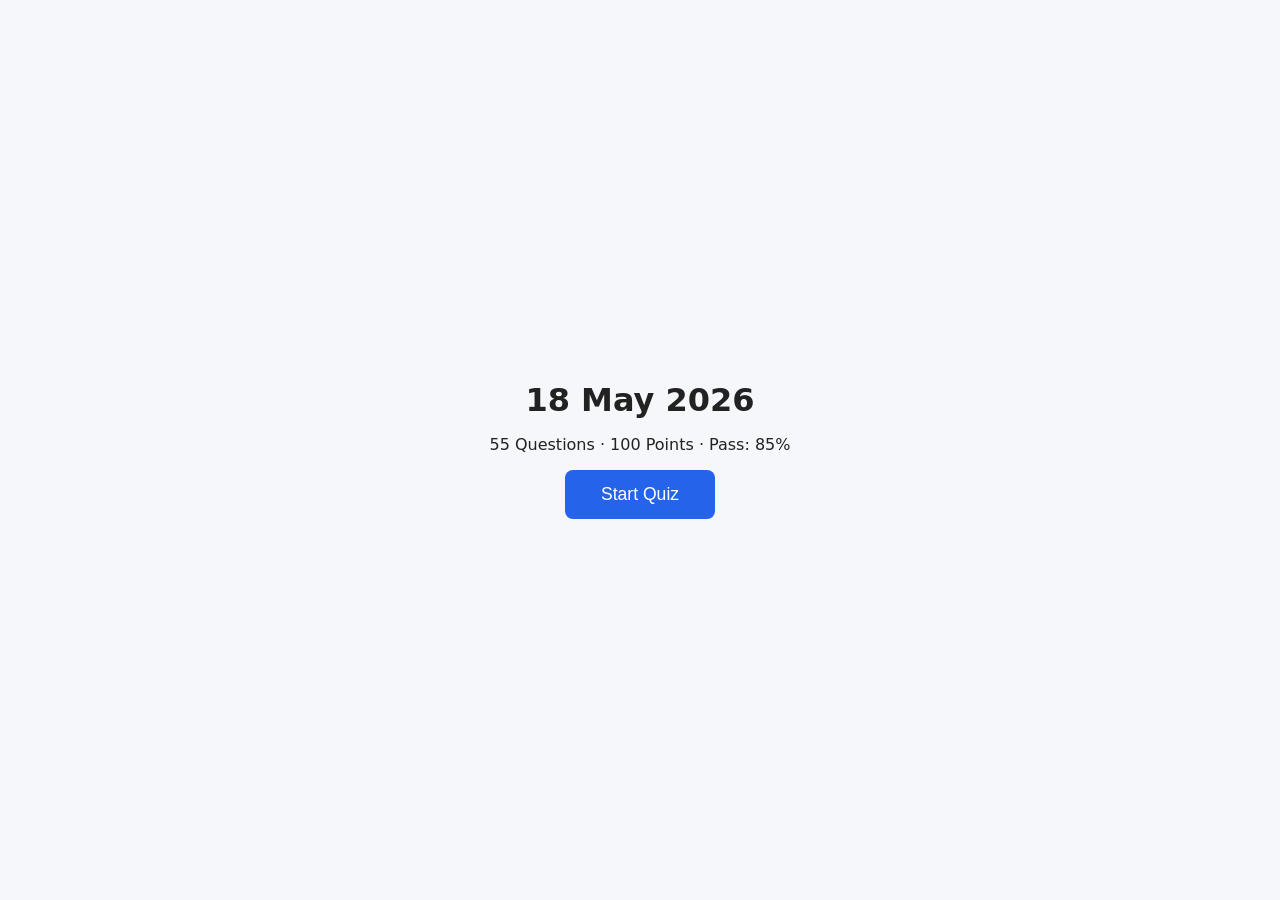
==== commit 4b6f4acf: "Initial quiz: Keeva P2 Math Ch13 Shapes + Ch14 Money" ====
--- a/quiz.html
+++ b/quiz.html
@@ -31,7 +31,7 @@
     <div id="review-list"></div>
   </div>
 
-  <!-- CONFETTI LAYER -->
+  <!-- CONFETTI LAYER (managed by launchConfetti()) -->
   <div id="confetti-container"></div>
 
   <script src="script.js"></script>
